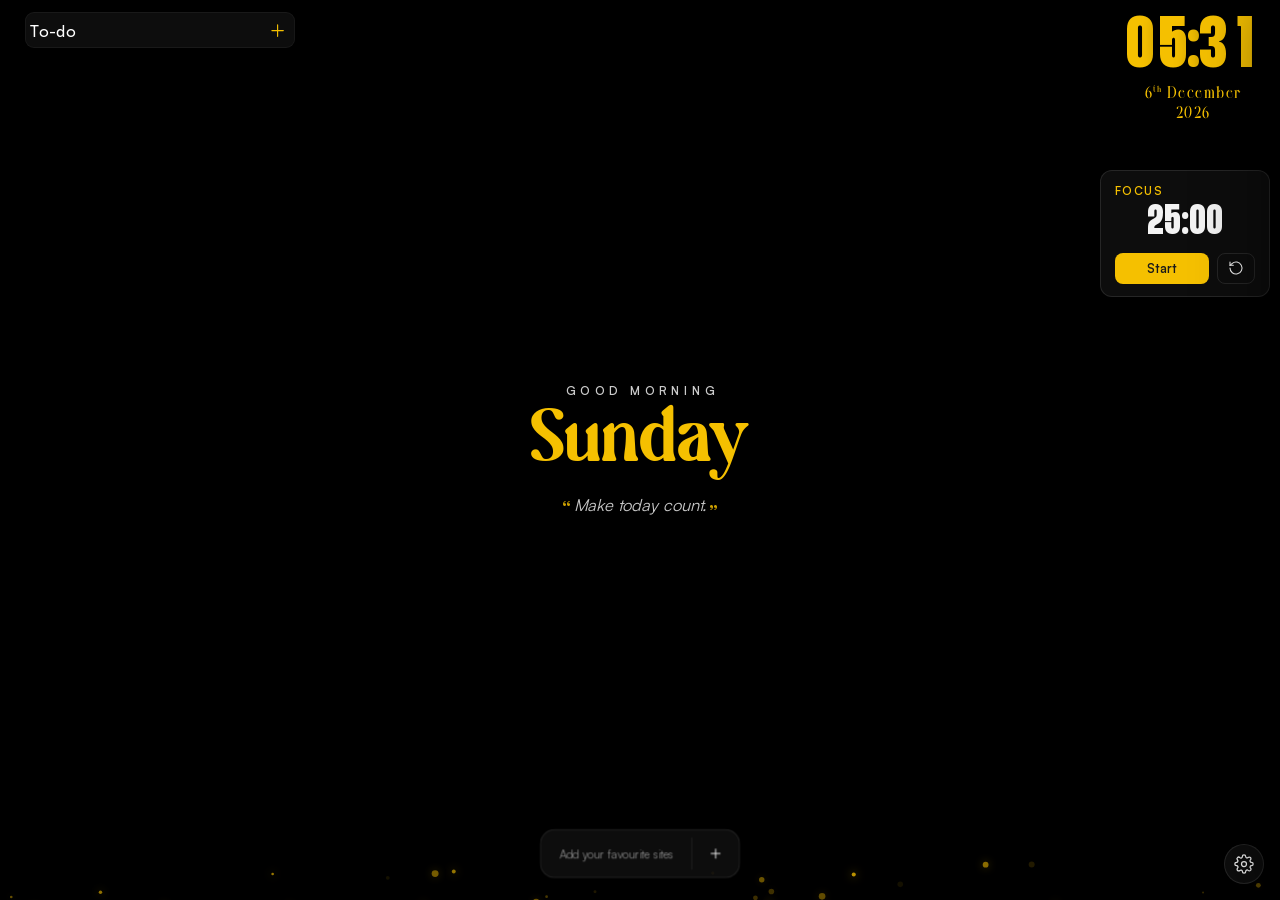
==== index.html @ 93c93cb0 "Revamp v1" ====
<!DOCTYPE html>
<html lang="en">
  <head>
    <meta charset="UTF-8" />
    <meta name="viewport" content="width=device-width, initial-scale=1.0" />
    <title>Alien501</title>
    <link rel="stylesheet" href="style.css">
    <script src="/libs/anime.min.js"></script>

  </head>
  <body>
    <div id="container">
      <video id="bgVideo" src="./assets/bg.mp4" autoplay loop muted></video>
      <canvas id="embers"></canvas>

      <div class="day-container">
        <p class="greeting" id="greeting" title="Click to set your name"></p>
        <p class="day">Day Here</p>
        <p class="focus-line" id="focus-line" title="Click to set today's focus"></p>
      </div>

      <div class="time-container">
        <div>
          <p class="time">TIME HERE</p>
        </div>
        <div>
          <p class="date">Day Month, year</p>
        </div>
      </div>

      <div id="todo-container">
        <div class="to-do-head">
          <p class="to-do-title">To-do<span id="todo-count"></span></p>
          <button id="todo-add-btn" title="Add task" aria-label="Add task"><svg width="64px" height="64px" stroke-width="1.2" viewBox="0 0 24 24" fill="none" xmlns="http://www.w3.org/2000/svg" color="currentColor"><path d="M6 12H12M18 12H12M12 12V6M12 12V18" stroke="currentColor" stroke-width="1.2" stroke-linecap="round" stroke-linejoin="round"></path></svg>
          </button>
        </div>
        <div>
          <div id="todo-list">
          </div>
          <p id="todo-empty" class="empty-state">Nothing here yet. Add your first task.</p>
        </div>
      </div>

      <div id="most-visited-sites">
        <div class="most-visited">
          <div class="site-list">
          </div>
          <div class="most-visited-add">
            <button id="most-add-btn" title="Add bookmark" aria-label="Add bookmark"><svg width="16" height="16" viewBox="0 0 15 15" fill="none" xmlns="http://www.w3.org/2000/svg"><path d="M8 2.75C8 2.47386 7.77614 2.25 7.5 2.25C7.22386 2.25 7 2.47386 7 2.75V7H2.75C2.47386 7 2.25 7.22386 2.25 7.5C2.25 7.77614 2.47386 8 2.75 8H7V12.25C7 12.5261 7.22386 12.75 7.5 12.75C7.77614 12.75 8 12.5261 8 12.25V8H12.25C12.5261 8 12.75 7.77614 12.75 7.5C12.75 7.22386 12.5261 7 12.25 7H8V2.75Z" fill="currentColor" fill-rule="evenodd" clip-rule="evenodd"></path></svg></button>
          </div>
        </div>
      </div>

      <div id="pomodoro" class="pomodoro">
        <div class="pomo-header">
          <span class="pomo-mode" id="pomo-mode">Focus</span>
          <span class="pomo-round" id="pomo-round"></span>
        </div>
        <div class="pomo-time" id="pomo-time">25:00</div>
        <div class="pomo-controls">
          <button id="pomo-toggle" class="pomo-btn pomo-primary">Start</button>
          <button id="pomo-reset" class="pomo-btn" title="Reset" aria-label="Reset timer">
            <svg width="16" height="16" viewBox="0 0 24 24" fill="none" stroke="currentColor" stroke-width="1.6" stroke-linecap="round" stroke-linejoin="round"><path d="M3 12a9 9 0 1 0 3-6.7L3 8"></path><path d="M3 3v5h5"></path></svg>
          </button>
        </div>
      </div>

      <button id="settings-btn" class="settings-btn" title="Settings" aria-label="Open settings">
        <svg width="20" height="20" viewBox="0 0 24 24" fill="none" stroke="currentColor" stroke-width="1.5" stroke-linecap="round" stroke-linejoin="round"><circle cx="12" cy="12" r="3"></circle><path d="M19.4 15a1.65 1.65 0 0 0 .33 1.82l.06.06a2 2 0 1 1-2.83 2.83l-.06-.06a1.65 1.65 0 0 0-1.82-.33 1.65 1.65 0 0 0-1 1.51V21a2 2 0 0 1-4 0v-.09A1.65 1.65 0 0 0 9 19.4a1.65 1.65 0 0 0-1.82.33l-.06.06a2 2 0 1 1-2.83-2.83l.06-.06a1.65 1.65 0 0 0 .33-1.82 1.65 1.65 0 0 0-1.51-1H3a2 2 0 0 1 0-4h.09A1.65 1.65 0 0 0 4.6 9a1.65 1.65 0 0 0-.33-1.82l-.06-.06a2 2 0 1 1 2.83-2.83l.06.06a1.65 1.65 0 0 0 1.82.33H9a1.65 1.65 0 0 0 1-1.51V3a2 2 0 0 1 4 0v.09a1.65 1.65 0 0 0 1 1.51 1.65 1.65 0 0 0 1.82-.33l.06-.06a2 2 0 1 1 2.83 2.83l-.06.06a1.65 1.65 0 0 0-.33 1.82V9a1.65 1.65 0 0 0 1.51 1H21a2 2 0 0 1 0 4h-.09a1.65 1.65 0 0 0-1.51 1z"></path></svg>
      </button>

      <div id="settings-panel" class="settings-panel" aria-hidden="true">
        <div class="settings-head">
          <p class="settings-title">Settings</p>
          <button id="settings-close" class="settings-close" title="Close" aria-label="Close settings">
            <svg width="18" height="18" viewBox="0 0 24 24" fill="none" stroke="currentColor" stroke-width="1.6" stroke-linecap="round" stroke-linejoin="round"><path d="M18 6 6 18M6 6l12 12"></path></svg>
          </button>
        </div>

        <div class="settings-section">
          <label class="settings-label" for="set-name">Your name</label>
          <input type="text" id="set-name" class="settings-input" placeholder="Add your name" maxlength="24">
        </div>

        <div class="settings-section">
          <label class="settings-label" for="set-focus">Today's focus</label>
          <input type="text" id="set-focus" class="settings-input" placeholder="What matters most today?" maxlength="80">
        </div>

        <div class="settings-section">
          <span class="settings-label">Accent colour</span>
          <div class="accent-swatches" id="accent-swatches"></div>
        </div>

        <div class="settings-section">
          <span class="settings-label">Pomodoro lengths (min)</span>
          <div class="pomo-lengths">
            <label>Focus <input type="number" id="set-focus-len" class="settings-input pomo-num" min="1" max="120" value="25"></label>
            <label>Break <input type="number" id="set-break-len" class="settings-input pomo-num" min="1" max="60" value="5"></label>
          </div>
        </div>

        <div class="settings-section">
          <span class="settings-label">Show</span>
          <label class="toggle-row"><span>Greeting</span><input type="checkbox" id="tog-greeting" class="toggle"></label>
          <label class="toggle-row"><span>Daily quote</span><input type="checkbox" id="tog-quote" class="toggle"></label>
          <label class="toggle-row"><span>Pomodoro timer</span><input type="checkbox" id="tog-pomo" class="toggle"></label>
          <label class="toggle-row"><span>Ambient embers</span><input type="checkbox" id="tog-embers" class="toggle"></label>
          <label class="toggle-row"><span>Seconds on clock</span><input type="checkbox" id="tog-seconds" class="toggle"></label>
        </div>

        <button id="settings-reset" class="settings-reset">Reset to defaults</button>
      </div>
    </div>
    <div id="music-container">
      <iframe src="https://spotify-github-profile.kittinanx.com/api/view?uid=3175hisspgxdkndtrkqx4hmwhtuu&cover_image=true&theme=novatorem&show_offline=true&background_color=1f1f1f&interchange=true&bar_color=53b14f&bar_color_cover=false" frameborder="0"></iframe>
    </div>

    <div id="modal-overlay" class="modal-overlay" aria-hidden="true">
      <div class="modal" role="dialog" aria-modal="true" aria-labelledby="modal-title">
        <p class="modal-title" id="modal-title">Add</p>
        <div class="modal-fields"></div>
        <div class="modal-actions">
          <button type="button" class="modal-btn modal-cancel">Cancel</button>
          <button type="button" class="modal-btn modal-confirm">Add</button>
        </div>
      </div>
    </div>

    <script src="./script.js"></script>
    <script src="./features.js"></script>
    <script src="./parallax.js"></script>
  </body>
</html>
---- style.css ----
@font-face {
    font-family: 'Thunder';
    src: url('./assets/fonts/Thunder-VF.ttf');
}

/* @font-face {
    font-family: 'Neutral';
    src: url('./assets/fonts/NeutralFace.otf');
} */

@font-face {
    font-family: 'Harmond';
    src: url('./assets/fonts/Harmond.otf');
}

@font-face {
    font-family: 'Margilo';
    src: url('./assets/fonts/Magilio.ttf');
}

@font-face {
    font-family: 'Romona';
    src: url('./assets/fonts/Ramona.ttf');
}

@font-face {
    font-family: 'Triakis';
    src: url('./assets/fonts/TriakisFont.otf');
}

@font-face {
    font-family: 'Satoshi';
    src: url('./assets/fonts/Satoshi-Variable.ttf');
}

* {
    margin: 0;
    padding: 0;
    box-sizing: border-box;
    user-select: none;
    transition: all .3s ease;
}

:root {
    --color-orange: #f5c000;
    --color-white: #ffffff0d;
    --color-glass: #ffffff0d;
    --color-glass-strong: #ffffff1a;
    --color-text: #f3f3f3;
    --color-text-dim: #ffffff80;
    --radius: 12px;
    --ease: cubic-bezier(0.22, 1, 0.36, 1);
}

body {
    display: flex;
    justify-content: center;
    align-items: center;
    height: 100vh;
    margin: 0;
    background-color: #f0f0f0;
}

#container {
    position: relative;
    width: 100%;
    height: 100%;
    overflow: hidden;
    background-color: #000;
    /* cursor: pointer; */
}

#container:hover video{
    scale: 1.05;
}

video {
    position: absolute;
    top: 0;
    left: 0;
    width: 100%;
    height: 100%;
    object-fit: cover;
}

#embers {
    position: absolute;
    inset: 0;
    width: 100%;
    height: 100%;
    z-index: 5;
    pointer-events: none;
}

.time-container {
    position: absolute;
    top: 0px;
    right: 10px;
    color: var(--color-orange);
    text-align: center;
    height: 150px;
    margin-top: 5px;
}

.time {
    font-family: 'Thunder';
    font-weight: 800;
    letter-spacing: 1px;
    font-size: 5rem;
    margin: 0;
    line-height: 1;
    text-shadow: 0 2px 20px rgba(0, 0, 0, 0.45);
    font-variant-numeric: tabular-nums;
}

.time-char {
    display: inline-block;
    min-width: 0.45em;
    text-align: center;
}

.time-char.time-colon {
    min-width: auto;
    margin: 0 -0.04em;
}

.time-char.flip {
    animation: digit-flip 0.4s var(--ease);
}

@keyframes digit-flip {
    0% { transform: translateY(-0.32em); opacity: 0; }
    55% { opacity: 1; }
    100% { transform: translateY(0); opacity: 1; }
}

.date {
    font-family: 'Harmond';
    margin: 0;
    font-weight: 100;
    letter-spacing: .1rem;
    font-size: 1.2rem;
    text-shadow: 0 1px 10px rgba(0, 0, 0, 0.4);
}

.date sup {
    font-size: 0.55em;
    top: -0.5em;
}

.day-container {
    position: absolute;
    left: 50%;
    top: 50%;
    transform: translate(-50%, -50%);
    z-index: 10;
    text-align: center;
}

.greeting {
    font-family: 'Satoshi';
    font-weight: 600;
    font-size: 0.8rem;
    text-transform: uppercase;
    letter-spacing: 0.42em;
    text-indent: 0.42em;
    color: rgba(255, 255, 255, 0.8);
    margin: 0 0 0.5rem;
    cursor: pointer;
    text-shadow: 0 2px 14px rgba(0, 0, 0, 0.55);
    transition: color 0.3s ease;
}

.greeting:hover {
    color: var(--color-orange);
}

.day {
    font-size: 5.2rem;
    line-height: 1;
    color: var(--color-orange);
    font-family: 'Margilo';
    text-shadow: 0 4px 30px rgba(0, 0, 0, 0.5);
}

.focus-line {
    font-family: 'Satoshi';
    font-weight: 400;
    font-size: 1.15rem;
    line-height: 1.45;
    color: rgba(255, 255, 255, 0.78);
    max-width: 440px;
    margin: 0.85rem auto 0;
    cursor: pointer;
    text-shadow: 0 2px 14px rgba(0, 0, 0, 0.6);
    transition: color 0.3s ease;
}

.focus-line:hover {
    color: #fff;
}

.focus-line.is-quote {
    font-style: italic;
}

.focus-line.is-quote::before {
    content: '\201C';
    color: var(--color-orange);
    font-size: 1.5em;
    font-style: normal;
    line-height: 0;
    vertical-align: -0.32em;
    margin-right: 0.06em;
    opacity: 0.85;
}

.focus-line.is-quote::after {
    content: '\201D';
    color: var(--color-orange);
    font-size: 1.5em;
    font-style: normal;
    line-height: 0;
    vertical-align: -0.45em;
    margin-left: 0.04em;
    opacity: 0.85;
}

.focus-line.is-focus .focus-tag {
    color: var(--color-orange);
    font-weight: 700;
    font-style: normal;
    margin-right: 6px;
}

#todo-container {
    position: absolute;
    top: 10px;
    left: 10px;
    z-index: 10;
    background-color: var(--color-white);
    backdrop-filter: blur(10px);
    color: #fff;
    width: 300px;
    height: 40px;
    overflow: hidden;
    border-radius: 10px;
    border: 1px solid var(--color-white);
}

#todo-container.active {
    height: 400px;
}

.to-do-head {
    height: 40px;
    display: flex;
    justify-content: space-between;
    padding: 5px;
    align-items: center;
}

.to-do-head p {
    font-family: 'Satoshi';
    font-weight: 500;
    font-size: 1.1rem;
    text-align: left;
    width: 100%;
    cursor: pointer;
    display: flex;
    align-items: center;
    gap: 8px;
}

#todo-count {
    font-size: 0.7rem;
    font-weight: 600;
    min-width: 18px;
    height: 18px;
    padding: 0 6px;
    border-radius: 9px;
    display: none;
    align-items: center;
    justify-content: center;
    background-color: color-mix(in srgb, var(--color-orange) 15%, transparent);
    color: var(--color-orange);
}

#todo-count.visible {
    display: inline-flex;
}

.empty-state {
    font-family: 'Satoshi';
    font-size: 0.8rem;
    color: var(--color-text-dim);
    text-align: center;
    padding: 24px 16px;
    display: none;
}

.empty-state.visible {
    display: block;
}

.to-do-head button {
    display: block;
    width: 30px;
    height: 30px;
    display: grid;
    place-content: center;
    color: var(--color-orange);
    background-color: transparent;
    border: 1px solid transparent;
    border-radius: 50%;
}

.to-do-head button:hover {
    cursor: pointer;
    background-color: color-mix(in srgb, var(--color-orange) 12%, transparent);
    transform: rotate(90deg);
}

.to-do-head button:active {
    transform: rotate(90deg) scale(0.9);
}

.todo-card-container {
    padding: 1px;
    width: 100%;
    font-family: 'Satoshi';
    font-size: .8rem;
    display: grid;
    grid-template-columns: 30px auto 30px;
    gap: .5em;
    place-items: center;
    text-align: left;
    height: 50px;
    overflow: hidden;
}

.todo-card-container {
    border-radius: 8px;
    animation: todo-in 0.35s var(--ease);
}

.todo-card-container.completed .todo-task-container {
    text-decoration: line-through;
    color: var(--color-text-dim);
}

.todo-card-container:hover {
    cursor: pointer;
    background-color: color-mix(in srgb, var(--color-orange) 12%, transparent);
}

@keyframes todo-in {
    from { opacity: 0; transform: translateY(-6px); }
    to { opacity: 1; transform: translateY(0); }
}

.todo-task-container {
    width: 100%;
    /* font-size: 1rem; */
}

input[type="checkbox"] {
    -webkit-appearance: none;
    appearance: none;
    /* background-color: #fff; */
    margin: 0;
    font: inherit;
    color: currentColor;
    width: 1.15em;
    height: 1.15em;
    border: 0.15em solid var(--color-orange);
    border-radius: 0.15em;
    transform: translateY(-0.075em);
    display: grid;
    place-content: center;
}

input[type="checkbox"]::before {
    content: "";
    width: 0.65em;
    height: 0.65em;
    transform: scale(0);
    transition: 120ms transform ease-in-out;
    box-shadow: inset 1em 1em var(--color-orange);
}

input[type="checkbox"]:checked::before {
    transform: scale(1);
}

.todo-delete-container button {
    display: grid;
    place-content: center;
    background-color: transparent;
    border: none;
    width: 25px;
    height: 25px;
    border-radius: 50%;
}

button svg {
    display: block;
    width: 100%;
    height: 100%;
}

.todo-delete-container button:hover {
    background-color: rgba(255, 0, 0, 0.241);
    cursor: pointer;
    transform: rotate(-360deg);
}

#todo-list {
    overflow-y: auto;
    max-height: 350px;
}

::-webkit-scrollbar {
    background-color: transparent;
    width: 5px;
}

::-webkit-scrollbar-thumb {
    width: 1px;
    background-color: #ffffff33;
    border-radius: 4px;
}

::-webkit-scrollbar-thumb:hover {
    background-color: #ffffff55;
}

#most-visited-sites {
    position: absolute;
    width: 100%;
    z-index: 10;
    bottom: 14px;
    display: flex;
    justify-content: center;
    align-items: center;
    padding: 0 16px;
}

.most-visited {
    background-color: var(--color-white);
    backdrop-filter: blur(14px);
    max-width: 70%;
    min-width: max-content;
    border-radius: 16px;
    border: 1px solid var(--color-glass-strong);
    display: flex;
    align-items: center;
    gap: 8px;
    padding: 8px;
    box-shadow: 0 12px 36px rgba(0, 0, 0, 0.28);
}

.most-visited-add {
    display: flex;
    align-items: center;
    padding-left: 8px;
    border-left: 1px solid var(--color-glass-strong);
    flex-shrink: 0;
}

#most-add-btn {
    width: 36px;
    height: 36px;
    display: grid;
    place-content: center;
    background-color: transparent;
    color: var(--color-text);
    border: none;
    border-radius: 10px;
    cursor: pointer;
}

#most-add-btn:hover {
    background-color: color-mix(in srgb, var(--color-orange) 15%, transparent);
    color: var(--color-orange);
}

.site-list {
    display: flex;
    gap: 6px;
    align-items: center;
    min-width: 0;
    max-width: 100%;
    overflow-x: auto;
    overflow-y: hidden;
    padding: 4px 2px;
}

.site-list::-webkit-scrollbar {
    width: 1px !important;
    height: 3px;
    padding: 0;
}

.site-card-wrapper {
    position: relative;
    flex-shrink: 0;
}

.site-card-container {
    display: grid;
    place-content: center;
    text-decoration: none;
    width: 44px;
    height: 44px;
    background-color: var(--color-white);
    border: 1px solid transparent;
    border-radius: 12px;
}

.site-card-container img {
    display: block;
    width: 22px;
    height: 22px;
    object-fit: contain;
}

.site-card-container:hover {
    background-color: var(--color-glass-strong);
    border-color: color-mix(in srgb, var(--color-orange) 45%, transparent);
    transform: translateY(-3px);
}

.site-name {
    position: absolute;
    bottom: calc(100% + 8px);
    left: 50%;
    transform: translateX(-50%) translateY(4px);
    background-color: rgba(20, 20, 20, 0.88);
    backdrop-filter: blur(8px);
    color: var(--color-text);
    font-family: 'Satoshi';
    font-size: 0.72rem;
    font-weight: 500;
    padding: 4px 9px;
    border-radius: 7px;
    white-space: nowrap;
    max-width: 180px;
    overflow: hidden;
    text-overflow: ellipsis;
    pointer-events: none;
    opacity: 0;
    border: 1px solid var(--color-glass-strong);
    transition: opacity 0.2s ease, transform 0.2s ease;
}

.site-card-wrapper:hover .site-name {
    opacity: 1;
    transform: translateX(-50%) translateY(0);
}

.site-delete-btn {
    position: absolute;
    top: -6px;
    right: -6px;
    background-color: rgba(25, 25, 25, 0.92);
    border: 1px solid var(--color-glass-strong);
    border-radius: 50%;
    width: 20px;
    height: 20px;
    display: flex;
    align-items: center;
    justify-content: center;
    cursor: pointer;
    opacity: 0;
    transform: scale(0.6);
    transition: opacity 0.2s ease, transform 0.2s ease, background-color 0.2s ease;
}

.site-card-wrapper:hover .site-delete-btn {
    opacity: 1;
    transform: scale(1);
}

.site-delete-btn:hover {
    background-color: rgba(220, 40, 40, 0.85);
}

.site-delete-btn svg {
    width: 11px;
    height: 11px;
}

#music-container {
    position: absolute;
    height: 100px;
    z-index: 10;
    left: 20px;
    bottom: 4px;
    border-radius: 12px;
    overflow: hidden;
}

#music-container iframe {
    display: block;
    height: 100%;
}

/* Favicon letter fallback */
.site-fallback {
    display: none;
    width: 100%;
    height: 100%;
    place-content: center;
    place-items: center;
    font-family: 'Satoshi';
    font-weight: 700;
    font-size: 1.1rem;
    color: var(--color-orange);
    text-transform: uppercase;
}

.site-card-container img.hidden {
    display: none;
}

.site-card-container img.hidden + .site-fallback {
    display: grid;
}

.site-card-container:hover {
    background-color: var(--color-glass-strong);
    transform: translateY(-2px);
}

.site-empty {
    font-family: 'Satoshi';
    font-size: 0.8rem;
    color: var(--color-text-dim);
    padding: 0 10px;
    white-space: nowrap;
}

/* Modal */
.modal-overlay {
    position: absolute;
    inset: 0;
    z-index: 100;
    display: flex;
    align-items: center;
    justify-content: center;
    background-color: rgba(0, 0, 0, 0.45);
    backdrop-filter: blur(4px);
    opacity: 0;
    pointer-events: none;
    transition: opacity 0.25s var(--ease);
}

.modal-overlay.active {
    opacity: 1;
    pointer-events: auto;
}

.modal {
    width: 340px;
    max-width: 90%;
    padding: 22px;
    border-radius: 16px;
    background-color: rgba(20, 20, 20, 0.55);
    backdrop-filter: blur(20px);
    border: 1px solid var(--color-glass-strong);
    box-shadow: 0 20px 60px rgba(0, 0, 0, 0.5);
    transform: translateY(12px) scale(0.97);
    transition: transform 0.25s var(--ease);
}

.modal-overlay.active .modal {
    transform: translateY(0) scale(1);
}

.modal-title {
    font-family: 'Satoshi';
    font-weight: 600;
    font-size: 1.2rem;
    color: var(--color-text);
    margin-bottom: 16px;
}

.modal-fields {
    display: flex;
    flex-direction: column;
    gap: 12px;
    margin-bottom: 20px;
}

.modal-input {
    width: 100%;
    padding: 10px 12px;
    font-family: 'Satoshi';
    font-size: 0.9rem;
    color: var(--color-text);
    background-color: var(--color-glass);
    border: 1px solid var(--color-glass-strong);
    border-radius: 10px;
    outline: none;
}

.modal-input::placeholder {
    color: var(--color-text-dim);
}

.modal-input:focus {
    border-color: var(--color-orange);
    background-color: color-mix(in srgb, var(--color-orange) 6%, transparent);
}

.modal-input.error {
    border-color: #ff5b5b;
    animation: shake 0.3s var(--ease);
}

@keyframes shake {
    0%, 100% { transform: translateX(0); }
    25% { transform: translateX(-5px); }
    75% { transform: translateX(5px); }
}

.modal-actions {
    display: flex;
    justify-content: flex-end;
    gap: 10px;
}

.modal-btn {
    font-family: 'Satoshi';
    font-weight: 600;
    font-size: 0.85rem;
    padding: 8px 16px;
    border-radius: 10px;
    border: 1px solid transparent;
    cursor: pointer;
}

.modal-cancel {
    background-color: transparent;
    color: var(--color-text-dim);
    border-color: var(--color-glass-strong);
}

.modal-cancel:hover {
    color: var(--color-text);
    background-color: var(--color-glass);
}

.modal-confirm {
    background-color: var(--color-orange);
    color: #1a1a1a;
}

.modal-confirm:hover {
    filter: brightness(1.1);
}

.modal-confirm:active {
    transform: scale(0.97);
}

/* Load fade-in */
.day-container,
.time-container,
#todo-container,
#most-visited-sites,
#music-container {
    animation: ui-in 0.6s var(--ease) both;
}

@keyframes ui-in {
    from { opacity: 0; }
    to { opacity: 1; }
}

button:focus-visible,
.modal-input:focus-visible,
a:focus-visible {
    outline: 2px solid var(--color-orange);
    outline-offset: 2px;
}

/* ===== Pomodoro ===== */
.pomodoro {
    position: absolute;
    top: 170px;
    right: 10px;
    z-index: 10;
    width: 170px;
    padding: 12px 14px;
    border-radius: var(--radius);
    background-color: var(--color-glass);
    backdrop-filter: blur(12px);
    border: 1px solid var(--color-glass-strong);
    color: var(--color-text);
    text-align: center;
    animation: ui-in 0.6s var(--ease) both;
}

.pomodoro.hidden {
    display: none;
}

.pomo-header {
    display: flex;
    align-items: center;
    justify-content: space-between;
    font-family: 'Satoshi';
    font-size: 0.72rem;
    text-transform: uppercase;
    letter-spacing: 0.12em;
}

.pomo-mode {
    color: var(--color-orange);
    font-weight: 600;
}

.pomodoro.break-mode .pomo-mode {
    color: #4fd39a;
}

.pomo-round {
    color: var(--color-text-dim);
    font-weight: 600;
}

.pomo-time {
    font-family: 'Thunder';
    font-weight: 800;
    font-size: 2.6rem;
    line-height: 1.1;
    margin: 2px 0 6px;
    font-variant-numeric: tabular-nums;
}

.pomo-controls {
    display: flex;
    gap: 8px;
    justify-content: center;
}

.pomo-btn {
    font-family: 'Satoshi';
    font-weight: 600;
    font-size: 0.8rem;
    padding: 6px 10px;
    border-radius: 8px;
    border: 1px solid var(--color-glass-strong);
    background-color: transparent;
    color: var(--color-text);
    cursor: pointer;
    display: grid;
    place-content: center;
}

.pomo-btn:hover {
    background-color: var(--color-glass-strong);
}

.pomo-primary {
    flex: 1;
    background-color: var(--color-orange);
    color: #1a1a1a;
    border-color: transparent;
}

.pomo-primary:hover {
    filter: brightness(1.1);
    background-color: var(--color-orange);
}

.pomodoro.running {
    border-color: color-mix(in srgb, var(--color-orange) 45%, transparent);
}

.pomodoro.chime {
    animation: pomo-chime 1.2s var(--ease);
}

@keyframes pomo-chime {
    0%, 100% { box-shadow: 0 0 0 0 transparent; }
    30% { box-shadow: 0 0 0 6px color-mix(in srgb, var(--color-orange) 35%, transparent); }
}

/* ===== Settings ===== */
.settings-btn {
    position: absolute;
    bottom: 16px;
    right: 16px;
    z-index: 20;
    width: 40px;
    height: 40px;
    border-radius: 50%;
    display: grid;
    place-content: center;
    background-color: var(--color-glass);
    backdrop-filter: blur(10px);
    border: 1px solid var(--color-glass-strong);
    color: var(--color-text);
    cursor: pointer;
}

.settings-btn:hover {
    background-color: var(--color-glass-strong);
    color: var(--color-orange);
    transform: rotate(45deg);
}

.settings-panel {
    position: absolute;
    top: 0;
    right: 0;
    z-index: 50;
    width: 320px;
    max-width: 85%;
    height: 100%;
    padding: 24px;
    overflow-y: auto;
    background-color: rgba(18, 18, 18, 0.6);
    backdrop-filter: blur(24px);
    border-left: 1px solid var(--color-glass-strong);
    box-shadow: -20px 0 60px rgba(0, 0, 0, 0.45);
    transform: translateX(100%);
    transition: transform 0.35s var(--ease);
}

.settings-panel.open {
    transform: translateX(0);
}

.settings-head {
    display: flex;
    align-items: center;
    justify-content: space-between;
    margin-bottom: 24px;
}

.settings-title {
    font-family: 'Satoshi';
    font-weight: 600;
    font-size: 1.3rem;
    color: var(--color-text);
}

.settings-close {
    width: 32px;
    height: 32px;
    border-radius: 8px;
    display: grid;
    place-content: center;
    background-color: transparent;
    border: 1px solid var(--color-glass-strong);
    color: var(--color-text-dim);
    cursor: pointer;
}

.settings-close:hover {
    color: var(--color-text);
    background-color: var(--color-glass);
}

.settings-section {
    margin-bottom: 22px;
}

.settings-label {
    display: block;
    font-family: 'Satoshi';
    font-size: 0.78rem;
    font-weight: 600;
    text-transform: uppercase;
    letter-spacing: 0.08em;
    color: var(--color-text-dim);
    margin-bottom: 10px;
}

.settings-input {
    width: 100%;
    padding: 9px 12px;
    font-family: 'Satoshi';
    font-size: 0.9rem;
    color: var(--color-text);
    background-color: var(--color-glass);
    border: 1px solid var(--color-glass-strong);
    border-radius: 9px;
    outline: none;
}

.settings-input:focus {
    border-color: var(--color-orange);
}

.accent-swatches {
    display: flex;
    gap: 10px;
    flex-wrap: wrap;
}

.accent-swatch {
    width: 30px;
    height: 30px;
    border-radius: 50%;
    border: 2px solid transparent;
    cursor: pointer;
    outline: 2px solid transparent;
    outline-offset: 2px;
}

.accent-swatch:hover {
    transform: scale(1.12);
}

.accent-swatch.active {
    border-color: #fff;
    outline-color: color-mix(in srgb, var(--color-orange) 60%, transparent);
}

.pomo-lengths {
    display: flex;
    gap: 12px;
}

.pomo-lengths label {
    flex: 1;
    font-family: 'Satoshi';
    font-size: 0.8rem;
    color: var(--color-text-dim);
    display: flex;
    flex-direction: column;
    gap: 6px;
}

.pomo-num {
    width: 100%;
}

.toggle-row {
    display: flex;
    align-items: center;
    justify-content: space-between;
    font-family: 'Satoshi';
    font-size: 0.92rem;
    color: var(--color-text);
    padding: 8px 0;
    cursor: pointer;
}

input[type="checkbox"].toggle {
    -webkit-appearance: none;
    appearance: none;
    position: relative;
    width: 40px;
    height: 22px;
    border: none;
    border-radius: 22px;
    background-color: var(--color-glass-strong);
    cursor: pointer;
    flex-shrink: 0;
    transform: none;
    display: block;
    place-content: initial;
}

input[type="checkbox"].toggle::before {
    content: "";
    position: absolute;
    top: 3px;
    left: 3px;
    width: 16px;
    height: 16px;
    border-radius: 50%;
    background-color: var(--color-text-dim);
    box-shadow: none;
    transform: scale(1);
    transition: transform 0.25s var(--ease), background-color 0.25s ease;
}

input[type="checkbox"].toggle:checked {
    background-color: color-mix(in srgb, var(--color-orange) 45%, transparent);
}

input[type="checkbox"].toggle:checked::before {
    transform: translateX(18px);
    background-color: var(--color-orange);
}

.settings-reset {
    width: 100%;
    padding: 10px;
    margin-top: 8px;
    font-family: 'Satoshi';
    font-weight: 600;
    font-size: 0.85rem;
    color: var(--color-text-dim);
    background-color: transparent;
    border: 1px solid var(--color-glass-strong);
    border-radius: 10px;
    cursor: pointer;
}

.settings-reset:hover {
    color: #ff5b5b;
    border-color: color-mix(in srgb, #ff5b5b 40%, transparent);
}
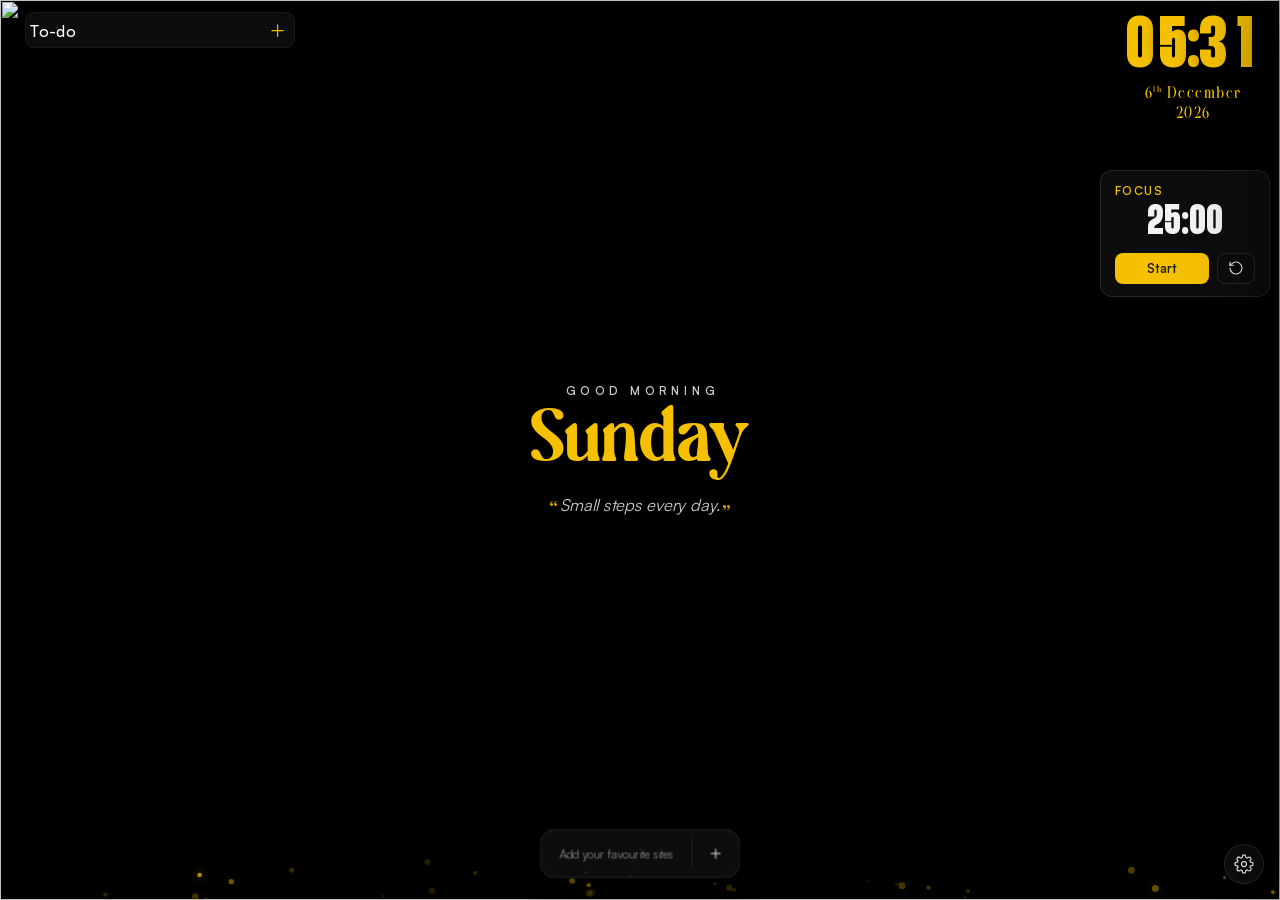
==== commit 4a7a2bf3: "Made it more customisable" ====
--- a/index.html
+++ b/index.html
@@ -10,7 +10,7 @@
   </head>
   <body>
     <div id="container">
-      <video id="bgVideo" src="./assets/bg.mp4" autoplay loop muted></video>
+      <img id="bgVideo" class="background-media" src="https://media3.giphy.com/media/v1.Y2lkPTc5MGI3NjExZGpjajMyNHNycXN5M2p0d2ZwcjNuejlyeWRuZW5nZWZqcjYwYXBuZSZlcD12MV9pbnRlcm5hbF9naWZfYnlfaWQmY3Q9Zw/uFmH8za4E6M5STIiTu/giphy.gif" alt="">
       <canvas id="embers"></canvas>
 
       <div class="day-container">
@@ -101,6 +101,26 @@
         </div>
 
         <div class="settings-section">
+          <span class="settings-label">Background media</span>
+          <div class="background-media-settings">
+            <div class="background-preview" id="bg-preview"></div>
+            <div class="background-current">
+              <span class="settings-label">Current media</span>
+              <p class="settings-hint">Upload an image, GIF, or video.</p>
+              <label class="background-slot"><span>Update</span><input type="file" id="bg-default" accept="image/*,video/*"><small id="bg-default-status">Default</small></label>
+            </div>
+          </div>
+          <label class="toggle-row background-timeline-toggle"><span>Use timeline</span><input type="checkbox" id="tog-background-timeline" class="toggle"></label>
+          <p class="settings-hint timeline-hint">Empty periods use the media from the previous period.</p>
+          <div class="background-slots" id="background-slots">
+            <label class="background-slot"><span>Morning</span><input type="file" id="bg-morning" accept="image/*,video/*"><small id="bg-morning-status">Default</small></label>
+            <label class="background-slot"><span>Afternoon</span><input type="file" id="bg-afternoon" accept="image/*,video/*"><small id="bg-afternoon-status">Uses morning</small></label>
+            <label class="background-slot"><span>Evening</span><input type="file" id="bg-evening" accept="image/*,video/*"><small id="bg-evening-status">Uses morning</small></label>
+            <label class="background-slot"><span>Night</span><input type="file" id="bg-night" accept="image/*,video/*"><small id="bg-night-status">Uses morning</small></label>
+          </div>
+        </div>
+
+        <div class="settings-section">
           <span class="settings-label">Show</span>
           <label class="toggle-row"><span>Greeting</span><input type="checkbox" id="tog-greeting" class="toggle"></label>
           <label class="toggle-row"><span>Daily quote</span><input type="checkbox" id="tog-quote" class="toggle"></label>
@@ -131,4 +151,4 @@
     <script src="./features.js"></script>
     <script src="./parallax.js"></script>
   </body>
-</html>+</html>
--- a/style.css
+++ b/style.css
@@ -70,11 +70,11 @@
     /* cursor: pointer; */
 }
 
-#container:hover video{
+#container:hover .background-media{
     scale: 1.05;
 }
 
-video {
+.background-media {
     position: absolute;
     top: 0;
     left: 0;
@@ -997,6 +997,85 @@
     border-color: var(--color-orange);
 }
 
+.settings-hint {
+    margin: -2px 0 10px;
+    font-family: 'Satoshi';
+    font-size: 0.78rem;
+    line-height: 1.35;
+    color: var(--color-text-dim);
+}
+
+.background-slots {
+    display: grid;
+    gap: 8px;
+}
+
+.background-slots.is-hidden,
+.timeline-hint.is-hidden {
+    display: none;
+}
+
+.background-media-settings {
+    /* display: grid;
+    grid-template-columns: 96px 1fr;
+    gap: 10px;
+    margin-bottom: 10px; */
+    display: flex;
+    flex-direction: column;
+}
+
+.background-preview {
+    height: 112px;
+    overflow: hidden;
+    border: 1px solid var(--color-glass-strong);
+    border-radius: 9px;
+    background-color: var(--color-glass);
+}
+
+.background-preview img,
+.background-preview video {
+    width: 100%;
+    height: 100%;
+    object-fit: cover;
+}
+
+.background-current .settings-label {
+    margin-bottom: 5px;
+}
+
+.background-timeline-toggle {
+    padding-bottom: 4px;
+}
+
+.background-slot {
+    display: grid;
+    grid-template-columns: 78px 1fr;
+    align-items: center;
+    gap: 8px;
+    padding: 8px 10px;
+    font-family: 'Satoshi';
+    font-size: 0.82rem;
+    color: var(--color-text);
+    background-color: var(--color-glass);
+    border: 1px solid var(--color-glass-strong);
+    border-radius: 9px;
+    cursor: pointer;
+}
+
+.background-slot input {
+    min-width: 0;
+    color: var(--color-text-dim);
+    font: inherit;
+}
+
+.background-slot small {
+    grid-column: 2;
+    color: var(--color-text-dim);
+    overflow: hidden;
+    text-overflow: ellipsis;
+    white-space: nowrap;
+}
+
 .accent-swatches {
     display: flex;
     gap: 10px;
@@ -1108,4 +1187,4 @@
 .settings-reset:hover {
     color: #ff5b5b;
     border-color: color-mix(in srgb, #ff5b5b 40%, transparent);
-}+}
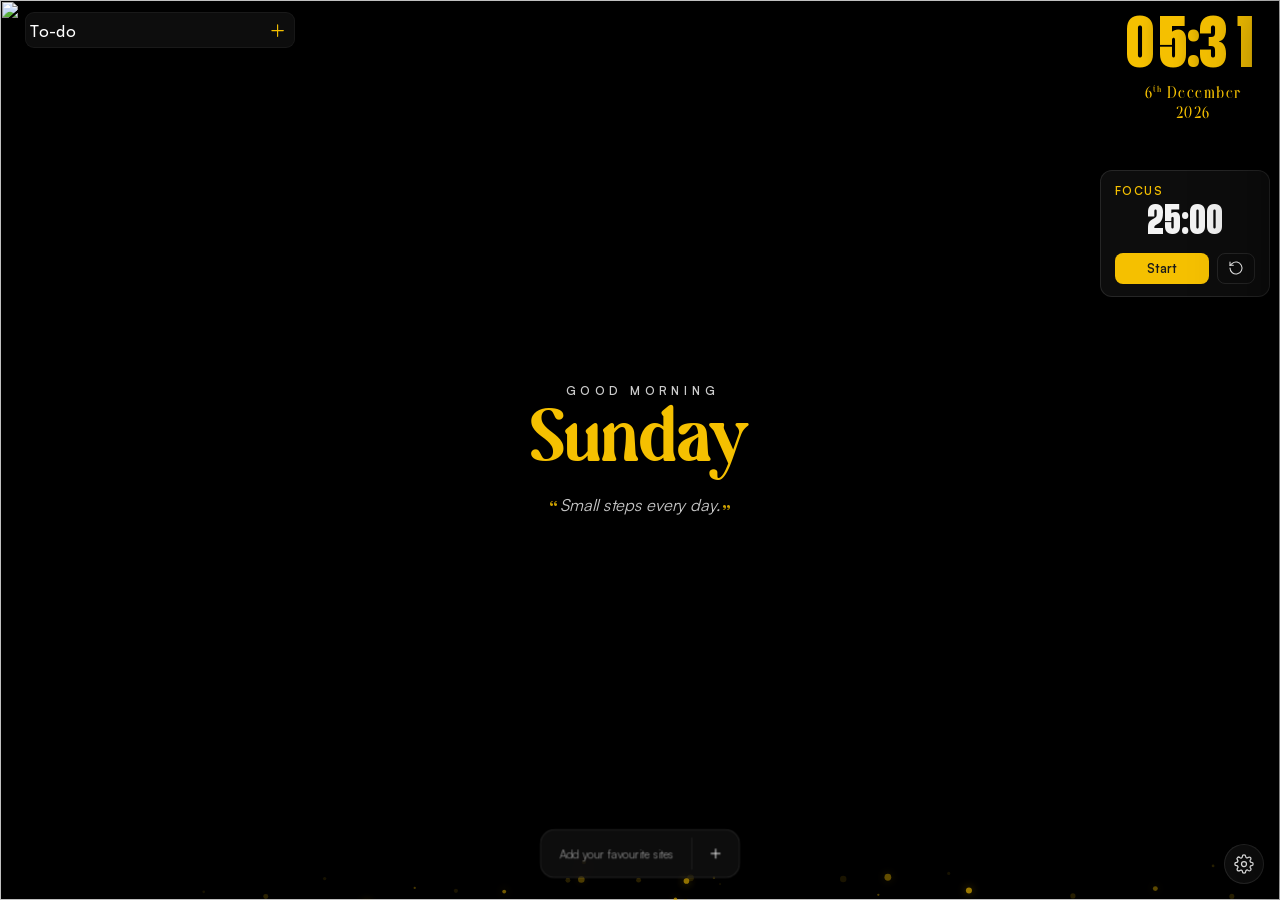
==== commit fa0100f6: "Add configurable Spotify status widget Widget is hidden by default and only shown when a UID is set " ====
--- a/index.html
+++ b/index.html
@@ -121,19 +121,26 @@
         </div>
 
         <div class="settings-section">
+          <label class="settings-label" for="set-spotify-token">Spotify UID</label>
+          <input type="text" id="set-spotify-token" class="settings-input" placeholder="spotify-github-profile UID">
+          <p class="settings-hint">From <a href="https://github.com/kittinan/spotify-github-profile" target="_blank" rel="noopener noreferrer">spotify-github-profile</a>. Leave blank to hide the widget.</p>
+        </div>
+
+        <div class="settings-section">
           <span class="settings-label">Show</span>
           <label class="toggle-row"><span>Greeting</span><input type="checkbox" id="tog-greeting" class="toggle"></label>
           <label class="toggle-row"><span>Daily quote</span><input type="checkbox" id="tog-quote" class="toggle"></label>
           <label class="toggle-row"><span>Pomodoro timer</span><input type="checkbox" id="tog-pomo" class="toggle"></label>
           <label class="toggle-row"><span>Ambient embers</span><input type="checkbox" id="tog-embers" class="toggle"></label>
           <label class="toggle-row"><span>Seconds on clock</span><input type="checkbox" id="tog-seconds" class="toggle"></label>
+          <label class="toggle-row"><span>Spotify status</span><input type="checkbox" id="tog-spotify" class="toggle"></label>
         </div>
 
         <button id="settings-reset" class="settings-reset">Reset to defaults</button>
       </div>
     </div>
-    <div id="music-container">
-      <iframe src="https://spotify-github-profile.kittinanx.com/api/view?uid=3175hisspgxdkndtrkqx4hmwhtuu&cover_image=true&theme=novatorem&show_offline=true&background_color=1f1f1f&interchange=true&bar_color=53b14f&bar_color_cover=false" frameborder="0"></iframe>
+    <div id="music-container" class="hidden">
+      <iframe id="spotify-frame" frameborder="0"></iframe>
     </div>
 
     <div id="modal-overlay" class="modal-overlay" aria-hidden="true">
--- a/style.css
+++ b/style.css
@@ -601,6 +601,10 @@
     overflow: hidden;
 }
 
+#music-container.hidden {
+    display: none;
+}
+
 #music-container iframe {
     display: block;
     height: 100%;
@@ -1005,6 +1009,10 @@
     color: var(--color-text-dim);
 }
 
+.settings-hint a {
+    color: var(--color-orange);
+}
+
 .background-slots {
     display: grid;
     gap: 8px;
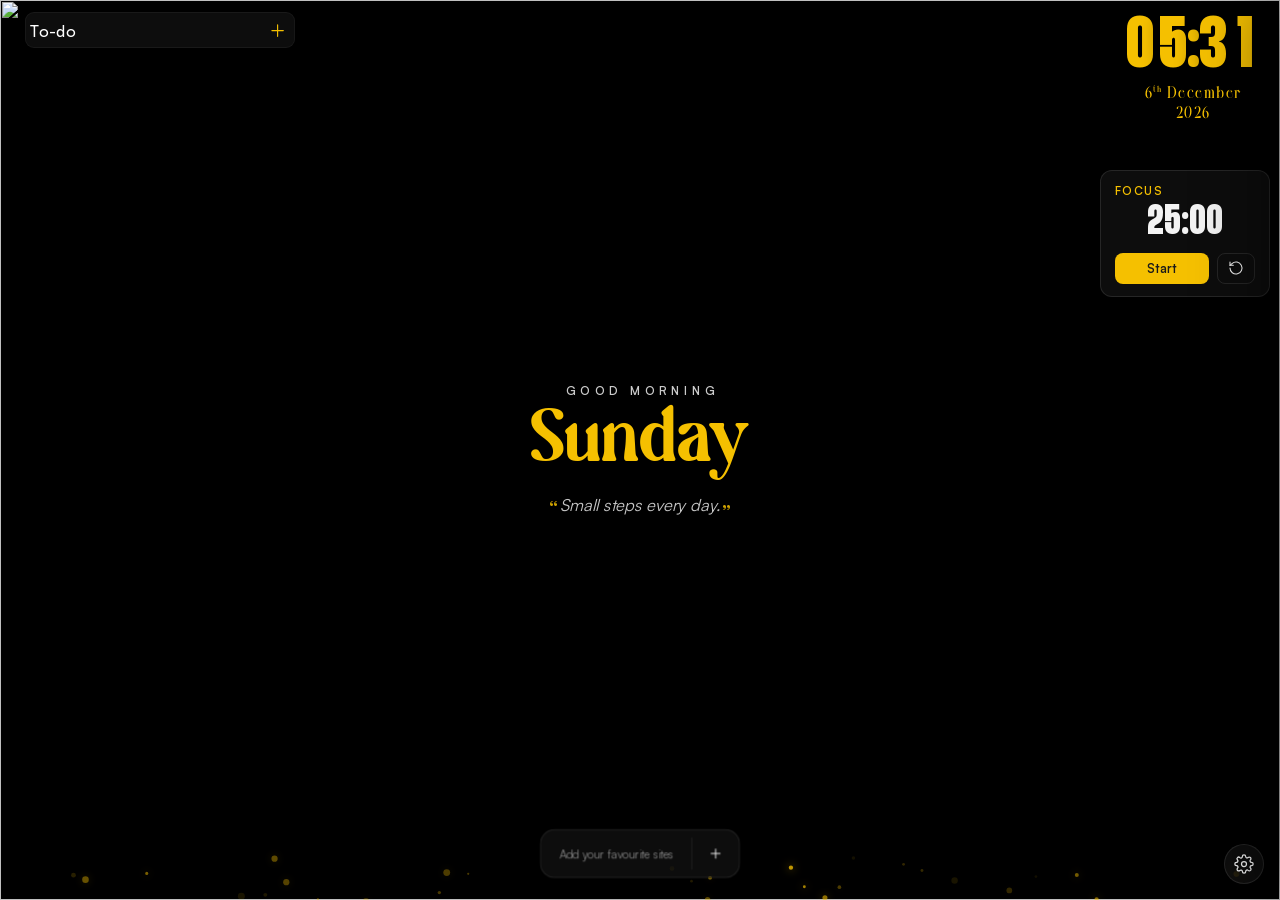
==== commit 0567e231: "Restructure project into css/js/assets folders Group files by kind (css/, js/, assets/, assets/media" ====
--- a/index.html
+++ b/index.html
@@ -4,7 +4,7 @@
     <meta charset="UTF-8" />
     <meta name="viewport" content="width=device-width, initial-scale=1.0" />
     <title>Alien501</title>
-    <link rel="stylesheet" href="style.css">
+    <link rel="stylesheet" href="css/style.css">
     <script src="/libs/anime.min.js"></script>
 
   </head>
@@ -154,8 +154,17 @@
       </div>
     </div>
 
-    <script src="./script.js"></script>
-    <script src="./features.js"></script>
-    <script src="./parallax.js"></script>
+    <script src="js/script.js"></script>
+    <script src="js/features/helpers.js"></script>
+    <script src="js/features/quotes.js"></script>
+    <script src="js/features/settings-store.js"></script>
+    <script src="js/features/background.js"></script>
+    <script src="js/features/spotify.js"></script>
+    <script src="js/features/pomodoro.js"></script>
+    <script src="js/features/embers.js"></script>
+    <script src="js/features/greeting.js"></script>
+    <script src="js/features/settings-panel.js"></script>
+    <script src="js/features/init.js"></script>
+    <script src="js/parallax.js"></script>
   </body>
 </html>
--- a/css/style.css
+++ b/css/style.css
@@ -0,0 +1,1198 @@
+@font-face {
+    font-family: 'Thunder';
+    src: url('../assets/fonts/Thunder-VF.ttf');
+}
+
+/* @font-face {
+    font-family: 'Neutral';
+    src: url('../assets/fonts/NeutralFace.otf');
+} */
+
+@font-face {
+    font-family: 'Harmond';
+    src: url('../assets/fonts/Harmond.otf');
+}
+
+@font-face {
+    font-family: 'Margilo';
+    src: url('../assets/fonts/Magilio.ttf');
+}
+
+@font-face {
+    font-family: 'Romona';
+    src: url('../assets/fonts/Ramona.ttf');
+}
+
+@font-face {
+    font-family: 'Triakis';
+    src: url('../assets/fonts/TriakisFont.otf');
+}
+
+@font-face {
+    font-family: 'Satoshi';
+    src: url('../assets/fonts/Satoshi-Variable.ttf');
+}
+
+* {
+    margin: 0;
+    padding: 0;
+    box-sizing: border-box;
+    user-select: none;
+    transition: all .3s ease;
+}
+
+:root {
+    --color-orange: #f5c000;
+    --color-white: #ffffff0d;
+    --color-glass: #ffffff0d;
+    --color-glass-strong: #ffffff1a;
+    --color-text: #f3f3f3;
+    --color-text-dim: #ffffff80;
+    --radius: 12px;
+    --ease: cubic-bezier(0.22, 1, 0.36, 1);
+}
+
+body {
+    display: flex;
+    justify-content: center;
+    align-items: center;
+    height: 100vh;
+    margin: 0;
+    background-color: #f0f0f0;
+}
+
+#container {
+    position: relative;
+    width: 100%;
+    height: 100%;
+    overflow: hidden;
+    background-color: #000;
+    /* cursor: pointer; */
+}
+
+#container:hover .background-media{
+    scale: 1.05;
+}
+
+.background-media {
+    position: absolute;
+    top: 0;
+    left: 0;
+    width: 100%;
+    height: 100%;
+    object-fit: cover;
+}
+
+#embers {
+    position: absolute;
+    inset: 0;
+    width: 100%;
+    height: 100%;
+    z-index: 5;
+    pointer-events: none;
+}
+
+.time-container {
+    position: absolute;
+    top: 0px;
+    right: 10px;
+    color: var(--color-orange);
+    text-align: center;
+    height: 150px;
+    margin-top: 5px;
+}
+
+.time {
+    font-family: 'Thunder';
+    font-weight: 800;
+    letter-spacing: 1px;
+    font-size: 5rem;
+    margin: 0;
+    line-height: 1;
+    text-shadow: 0 2px 20px rgba(0, 0, 0, 0.45);
+    font-variant-numeric: tabular-nums;
+}
+
+.time-char {
+    display: inline-block;
+    min-width: 0.45em;
+    text-align: center;
+}
+
+.time-char.time-colon {
+    min-width: auto;
+    margin: 0 -0.04em;
+}
+
+.time-char.flip {
+    animation: digit-flip 0.4s var(--ease);
+}
+
+@keyframes digit-flip {
+    0% { transform: translateY(-0.32em); opacity: 0; }
+    55% { opacity: 1; }
+    100% { transform: translateY(0); opacity: 1; }
+}
+
+.date {
+    font-family: 'Harmond';
+    margin: 0;
+    font-weight: 100;
+    letter-spacing: .1rem;
+    font-size: 1.2rem;
+    text-shadow: 0 1px 10px rgba(0, 0, 0, 0.4);
+}
+
+.date sup {
+    font-size: 0.55em;
+    top: -0.5em;
+}
+
+.day-container {
+    position: absolute;
+    left: 50%;
+    top: 50%;
+    transform: translate(-50%, -50%);
+    z-index: 10;
+    text-align: center;
+}
+
+.greeting {
+    font-family: 'Satoshi';
+    font-weight: 600;
+    font-size: 0.8rem;
+    text-transform: uppercase;
+    letter-spacing: 0.42em;
+    text-indent: 0.42em;
+    color: rgba(255, 255, 255, 0.8);
+    margin: 0 0 0.5rem;
+    cursor: pointer;
+    text-shadow: 0 2px 14px rgba(0, 0, 0, 0.55);
+    transition: color 0.3s ease;
+}
+
+.greeting:hover {
+    color: var(--color-orange);
+}
+
+.day {
+    font-size: 5.2rem;
+    line-height: 1;
+    color: var(--color-orange);
+    font-family: 'Margilo';
+    text-shadow: 0 4px 30px rgba(0, 0, 0, 0.5);
+}
+
+.focus-line {
+    font-family: 'Satoshi';
+    font-weight: 400;
+    font-size: 1.15rem;
+    line-height: 1.45;
+    color: rgba(255, 255, 255, 0.78);
+    max-width: 440px;
+    margin: 0.85rem auto 0;
+    cursor: pointer;
+    text-shadow: 0 2px 14px rgba(0, 0, 0, 0.6);
+    transition: color 0.3s ease;
+}
+
+.focus-line:hover {
+    color: #fff;
+}
+
+.focus-line.is-quote {
+    font-style: italic;
+}
+
+.focus-line.is-quote::before {
+    content: '\201C';
+    color: var(--color-orange);
+    font-size: 1.5em;
+    font-style: normal;
+    line-height: 0;
+    vertical-align: -0.32em;
+    margin-right: 0.06em;
+    opacity: 0.85;
+}
+
+.focus-line.is-quote::after {
+    content: '\201D';
+    color: var(--color-orange);
+    font-size: 1.5em;
+    font-style: normal;
+    line-height: 0;
+    vertical-align: -0.45em;
+    margin-left: 0.04em;
+    opacity: 0.85;
+}
+
+.focus-line.is-focus .focus-tag {
+    color: var(--color-orange);
+    font-weight: 700;
+    font-style: normal;
+    margin-right: 6px;
+}
+
+#todo-container {
+    position: absolute;
+    top: 10px;
+    left: 10px;
+    z-index: 10;
+    background-color: var(--color-white);
+    backdrop-filter: blur(10px);
+    color: #fff;
+    width: 300px;
+    height: 40px;
+    overflow: hidden;
+    border-radius: 10px;
+    border: 1px solid var(--color-white);
+}
+
+#todo-container.active {
+    height: 400px;
+}
+
+.to-do-head {
+    height: 40px;
+    display: flex;
+    justify-content: space-between;
+    padding: 5px;
+    align-items: center;
+}
+
+.to-do-head p {
+    font-family: 'Satoshi';
+    font-weight: 500;
+    font-size: 1.1rem;
+    text-align: left;
+    width: 100%;
+    cursor: pointer;
+    display: flex;
+    align-items: center;
+    gap: 8px;
+}
+
+#todo-count {
+    font-size: 0.7rem;
+    font-weight: 600;
+    min-width: 18px;
+    height: 18px;
+    padding: 0 6px;
+    border-radius: 9px;
+    display: none;
+    align-items: center;
+    justify-content: center;
+    background-color: color-mix(in srgb, var(--color-orange) 15%, transparent);
+    color: var(--color-orange);
+}
+
+#todo-count.visible {
+    display: inline-flex;
+}
+
+.empty-state {
+    font-family: 'Satoshi';
+    font-size: 0.8rem;
+    color: var(--color-text-dim);
+    text-align: center;
+    padding: 24px 16px;
+    display: none;
+}
+
+.empty-state.visible {
+    display: block;
+}
+
+.to-do-head button {
+    display: block;
+    width: 30px;
+    height: 30px;
+    display: grid;
+    place-content: center;
+    color: var(--color-orange);
+    background-color: transparent;
+    border: 1px solid transparent;
+    border-radius: 50%;
+}
+
+.to-do-head button:hover {
+    cursor: pointer;
+    background-color: color-mix(in srgb, var(--color-orange) 12%, transparent);
+    transform: rotate(90deg);
+}
+
+.to-do-head button:active {
+    transform: rotate(90deg) scale(0.9);
+}
+
+.todo-card-container {
+    padding: 1px;
+    width: 100%;
+    font-family: 'Satoshi';
+    font-size: .8rem;
+    display: grid;
+    grid-template-columns: 30px auto 30px;
+    gap: .5em;
+    place-items: center;
+    text-align: left;
+    height: 50px;
+    overflow: hidden;
+}
+
+.todo-card-container {
+    border-radius: 8px;
+    animation: todo-in 0.35s var(--ease);
+}
+
+.todo-card-container.completed .todo-task-container {
+    text-decoration: line-through;
+    color: var(--color-text-dim);
+}
+
+.todo-card-container:hover {
+    cursor: pointer;
+    background-color: color-mix(in srgb, var(--color-orange) 12%, transparent);
+}
+
+@keyframes todo-in {
+    from { opacity: 0; transform: translateY(-6px); }
+    to { opacity: 1; transform: translateY(0); }
+}
+
+.todo-task-container {
+    width: 100%;
+    /* font-size: 1rem; */
+}
+
+input[type="checkbox"] {
+    -webkit-appearance: none;
+    appearance: none;
+    /* background-color: #fff; */
+    margin: 0;
+    font: inherit;
+    color: currentColor;
+    width: 1.15em;
+    height: 1.15em;
+    border: 0.15em solid var(--color-orange);
+    border-radius: 0.15em;
+    transform: translateY(-0.075em);
+    display: grid;
+    place-content: center;
+}
+
+input[type="checkbox"]::before {
+    content: "";
+    width: 0.65em;
+    height: 0.65em;
+    transform: scale(0);
+    transition: 120ms transform ease-in-out;
+    box-shadow: inset 1em 1em var(--color-orange);
+}
+
+input[type="checkbox"]:checked::before {
+    transform: scale(1);
+}
+
+.todo-delete-container button {
+    display: grid;
+    place-content: center;
+    background-color: transparent;
+    border: none;
+    width: 25px;
+    height: 25px;
+    border-radius: 50%;
+}
+
+button svg {
+    display: block;
+    width: 100%;
+    height: 100%;
+}
+
+.todo-delete-container button:hover {
+    background-color: rgba(255, 0, 0, 0.241);
+    cursor: pointer;
+    transform: rotate(-360deg);
+}
+
+#todo-list {
+    overflow-y: auto;
+    max-height: 350px;
+}
+
+::-webkit-scrollbar {
+    background-color: transparent;
+    width: 5px;
+}
+
+::-webkit-scrollbar-thumb {
+    width: 1px;
+    background-color: #ffffff33;
+    border-radius: 4px;
+}
+
+::-webkit-scrollbar-thumb:hover {
+    background-color: #ffffff55;
+}
+
+#most-visited-sites {
+    position: absolute;
+    width: 100%;
+    z-index: 10;
+    bottom: 14px;
+    display: flex;
+    justify-content: center;
+    align-items: center;
+    padding: 0 16px;
+}
+
+.most-visited {
+    background-color: var(--color-white);
+    backdrop-filter: blur(14px);
+    max-width: 70%;
+    min-width: max-content;
+    border-radius: 16px;
+    border: 1px solid var(--color-glass-strong);
+    display: flex;
+    align-items: center;
+    gap: 8px;
+    padding: 8px;
+    box-shadow: 0 12px 36px rgba(0, 0, 0, 0.28);
+}
+
+.most-visited-add {
+    display: flex;
+    align-items: center;
+    padding-left: 8px;
+    border-left: 1px solid var(--color-glass-strong);
+    flex-shrink: 0;
+}
+
+#most-add-btn {
+    width: 36px;
+    height: 36px;
+    display: grid;
+    place-content: center;
+    background-color: transparent;
+    color: var(--color-text);
+    border: none;
+    border-radius: 10px;
+    cursor: pointer;
+}
+
+#most-add-btn:hover {
+    background-color: color-mix(in srgb, var(--color-orange) 15%, transparent);
+    color: var(--color-orange);
+}
+
+.site-list {
+    display: flex;
+    gap: 6px;
+    align-items: center;
+    min-width: 0;
+    max-width: 100%;
+    overflow-x: auto;
+    overflow-y: hidden;
+    padding: 4px 2px;
+}
+
+.site-list::-webkit-scrollbar {
+    width: 1px !important;
+    height: 3px;
+    padding: 0;
+}
+
+.site-card-wrapper {
+    position: relative;
+    flex-shrink: 0;
+}
+
+.site-card-container {
+    display: grid;
+    place-content: center;
+    text-decoration: none;
+    width: 44px;
+    height: 44px;
+    background-color: var(--color-white);
+    border: 1px solid transparent;
+    border-radius: 12px;
+}
+
+.site-card-container img {
+    display: block;
+    width: 22px;
+    height: 22px;
+    object-fit: contain;
+}
+
+.site-card-container:hover {
+    background-color: var(--color-glass-strong);
+    border-color: color-mix(in srgb, var(--color-orange) 45%, transparent);
+    transform: translateY(-3px);
+}
+
+.site-name {
+    position: absolute;
+    bottom: calc(100% + 8px);
+    left: 50%;
+    transform: translateX(-50%) translateY(4px);
+    background-color: rgba(20, 20, 20, 0.88);
+    backdrop-filter: blur(8px);
+    color: var(--color-text);
+    font-family: 'Satoshi';
+    font-size: 0.72rem;
+    font-weight: 500;
+    padding: 4px 9px;
+    border-radius: 7px;
+    white-space: nowrap;
+    max-width: 180px;
+    overflow: hidden;
+    text-overflow: ellipsis;
+    pointer-events: none;
+    opacity: 0;
+    border: 1px solid var(--color-glass-strong);
+    transition: opacity 0.2s ease, transform 0.2s ease;
+}
+
+.site-card-wrapper:hover .site-name {
+    opacity: 1;
+    transform: translateX(-50%) translateY(0);
+}
+
+.site-delete-btn {
+    position: absolute;
+    top: -6px;
+    right: -6px;
+    background-color: rgba(25, 25, 25, 0.92);
+    border: 1px solid var(--color-glass-strong);
+    border-radius: 50%;
+    width: 20px;
+    height: 20px;
+    display: flex;
+    align-items: center;
+    justify-content: center;
+    cursor: pointer;
+    opacity: 0;
+    transform: scale(0.6);
+    transition: opacity 0.2s ease, transform 0.2s ease, background-color 0.2s ease;
+}
+
+.site-card-wrapper:hover .site-delete-btn {
+    opacity: 1;
+    transform: scale(1);
+}
+
+.site-delete-btn:hover {
+    background-color: rgba(220, 40, 40, 0.85);
+}
+
+.site-delete-btn svg {
+    width: 11px;
+    height: 11px;
+}
+
+#music-container {
+    position: absolute;
+    height: 100px;
+    z-index: 10;
+    left: 20px;
+    bottom: 4px;
+    border-radius: 12px;
+    overflow: hidden;
+}
+
+#music-container.hidden {
+    display: none;
+}
+
+#music-container iframe {
+    display: block;
+    height: 100%;
+}
+
+/* Favicon letter fallback */
+.site-fallback {
+    display: none;
+    width: 100%;
+    height: 100%;
+    place-content: center;
+    place-items: center;
+    font-family: 'Satoshi';
+    font-weight: 700;
+    font-size: 1.1rem;
+    color: var(--color-orange);
+    text-transform: uppercase;
+}
+
+.site-card-container img.hidden {
+    display: none;
+}
+
+.site-card-container img.hidden + .site-fallback {
+    display: grid;
+}
+
+.site-card-container:hover {
+    background-color: var(--color-glass-strong);
+    transform: translateY(-2px);
+}
+
+.site-empty {
+    font-family: 'Satoshi';
+    font-size: 0.8rem;
+    color: var(--color-text-dim);
+    padding: 0 10px;
+    white-space: nowrap;
+}
+
+/* Modal */
+.modal-overlay {
+    position: absolute;
+    inset: 0;
+    z-index: 100;
+    display: flex;
+    align-items: center;
+    justify-content: center;
+    background-color: rgba(0, 0, 0, 0.45);
+    backdrop-filter: blur(4px);
+    opacity: 0;
+    pointer-events: none;
+    transition: opacity 0.25s var(--ease);
+}
+
+.modal-overlay.active {
+    opacity: 1;
+    pointer-events: auto;
+}
+
+.modal {
+    width: 340px;
+    max-width: 90%;
+    padding: 22px;
+    border-radius: 16px;
+    background-color: rgba(20, 20, 20, 0.55);
+    backdrop-filter: blur(20px);
+    border: 1px solid var(--color-glass-strong);
+    box-shadow: 0 20px 60px rgba(0, 0, 0, 0.5);
+    transform: translateY(12px) scale(0.97);
+    transition: transform 0.25s var(--ease);
+}
+
+.modal-overlay.active .modal {
+    transform: translateY(0) scale(1);
+}
+
+.modal-title {
+    font-family: 'Satoshi';
+    font-weight: 600;
+    font-size: 1.2rem;
+    color: var(--color-text);
+    margin-bottom: 16px;
+}
+
+.modal-fields {
+    display: flex;
+    flex-direction: column;
+    gap: 12px;
+    margin-bottom: 20px;
+}
+
+.modal-input {
+    width: 100%;
+    padding: 10px 12px;
+    font-family: 'Satoshi';
+    font-size: 0.9rem;
+    color: var(--color-text);
+    background-color: var(--color-glass);
+    border: 1px solid var(--color-glass-strong);
+    border-radius: 10px;
+    outline: none;
+}
+
+.modal-input::placeholder {
+    color: var(--color-text-dim);
+}
+
+.modal-input:focus {
+    border-color: var(--color-orange);
+    background-color: color-mix(in srgb, var(--color-orange) 6%, transparent);
+}
+
+.modal-input.error {
+    border-color: #ff5b5b;
+    animation: shake 0.3s var(--ease);
+}
+
+@keyframes shake {
+    0%, 100% { transform: translateX(0); }
+    25% { transform: translateX(-5px); }
+    75% { transform: translateX(5px); }
+}
+
+.modal-actions {
+    display: flex;
+    justify-content: flex-end;
+    gap: 10px;
+}
+
+.modal-btn {
+    font-family: 'Satoshi';
+    font-weight: 600;
+    font-size: 0.85rem;
+    padding: 8px 16px;
+    border-radius: 10px;
+    border: 1px solid transparent;
+    cursor: pointer;
+}
+
+.modal-cancel {
+    background-color: transparent;
+    color: var(--color-text-dim);
+    border-color: var(--color-glass-strong);
+}
+
+.modal-cancel:hover {
+    color: var(--color-text);
+    background-color: var(--color-glass);
+}
+
+.modal-confirm {
+    background-color: var(--color-orange);
+    color: #1a1a1a;
+}
+
+.modal-confirm:hover {
+    filter: brightness(1.1);
+}
+
+.modal-confirm:active {
+    transform: scale(0.97);
+}
+
+/* Load fade-in */
+.day-container,
+.time-container,
+#todo-container,
+#most-visited-sites,
+#music-container {
+    animation: ui-in 0.6s var(--ease) both;
+}
+
+@keyframes ui-in {
+    from { opacity: 0; }
+    to { opacity: 1; }
+}
+
+button:focus-visible,
+.modal-input:focus-visible,
+a:focus-visible {
+    outline: 2px solid var(--color-orange);
+    outline-offset: 2px;
+}
+
+/* ===== Pomodoro ===== */
+.pomodoro {
+    position: absolute;
+    top: 170px;
+    right: 10px;
+    z-index: 10;
+    width: 170px;
+    padding: 12px 14px;
+    border-radius: var(--radius);
+    background-color: var(--color-glass);
+    backdrop-filter: blur(12px);
+    border: 1px solid var(--color-glass-strong);
+    color: var(--color-text);
+    text-align: center;
+    animation: ui-in 0.6s var(--ease) both;
+}
+
+.pomodoro.hidden {
+    display: none;
+}
+
+.pomo-header {
+    display: flex;
+    align-items: center;
+    justify-content: space-between;
+    font-family: 'Satoshi';
+    font-size: 0.72rem;
+    text-transform: uppercase;
+    letter-spacing: 0.12em;
+}
+
+.pomo-mode {
+    color: var(--color-orange);
+    font-weight: 600;
+}
+
+.pomodoro.break-mode .pomo-mode {
+    color: #4fd39a;
+}
+
+.pomo-round {
+    color: var(--color-text-dim);
+    font-weight: 600;
+}
+
+.pomo-time {
+    font-family: 'Thunder';
+    font-weight: 800;
+    font-size: 2.6rem;
+    line-height: 1.1;
+    margin: 2px 0 6px;
+    font-variant-numeric: tabular-nums;
+}
+
+.pomo-controls {
+    display: flex;
+    gap: 8px;
+    justify-content: center;
+}
+
+.pomo-btn {
+    font-family: 'Satoshi';
+    font-weight: 600;
+    font-size: 0.8rem;
+    padding: 6px 10px;
+    border-radius: 8px;
+    border: 1px solid var(--color-glass-strong);
+    background-color: transparent;
+    color: var(--color-text);
+    cursor: pointer;
+    display: grid;
+    place-content: center;
+}
+
+.pomo-btn:hover {
+    background-color: var(--color-glass-strong);
+}
+
+.pomo-primary {
+    flex: 1;
+    background-color: var(--color-orange);
+    color: #1a1a1a;
+    border-color: transparent;
+}
+
+.pomo-primary:hover {
+    filter: brightness(1.1);
+    background-color: var(--color-orange);
+}
+
+.pomodoro.running {
+    border-color: color-mix(in srgb, var(--color-orange) 45%, transparent);
+}
+
+.pomodoro.chime {
+    animation: pomo-chime 1.2s var(--ease);
+}
+
+@keyframes pomo-chime {
+    0%, 100% { box-shadow: 0 0 0 0 transparent; }
+    30% { box-shadow: 0 0 0 6px color-mix(in srgb, var(--color-orange) 35%, transparent); }
+}
+
+/* ===== Settings ===== */
+.settings-btn {
+    position: absolute;
+    bottom: 16px;
+    right: 16px;
+    z-index: 20;
+    width: 40px;
+    height: 40px;
+    border-radius: 50%;
+    display: grid;
+    place-content: center;
+    background-color: var(--color-glass);
+    backdrop-filter: blur(10px);
+    border: 1px solid var(--color-glass-strong);
+    color: var(--color-text);
+    cursor: pointer;
+}
+
+.settings-btn:hover {
+    background-color: var(--color-glass-strong);
+    color: var(--color-orange);
+    transform: rotate(45deg);
+}
+
+.settings-panel {
+    position: absolute;
+    top: 0;
+    right: 0;
+    z-index: 50;
+    width: 320px;
+    max-width: 85%;
+    height: 100%;
+    padding: 24px;
+    overflow-y: auto;
+    background-color: rgba(18, 18, 18, 0.6);
+    backdrop-filter: blur(24px);
+    border-left: 1px solid var(--color-glass-strong);
+    box-shadow: -20px 0 60px rgba(0, 0, 0, 0.45);
+    transform: translateX(100%);
+    transition: transform 0.35s var(--ease);
+}
+
+.settings-panel.open {
+    transform: translateX(0);
+}
+
+.settings-head {
+    display: flex;
+    align-items: center;
+    justify-content: space-between;
+    margin-bottom: 24px;
+}
+
+.settings-title {
+    font-family: 'Satoshi';
+    font-weight: 600;
+    font-size: 1.3rem;
+    color: var(--color-text);
+}
+
+.settings-close {
+    width: 32px;
+    height: 32px;
+    border-radius: 8px;
+    display: grid;
+    place-content: center;
+    background-color: transparent;
+    border: 1px solid var(--color-glass-strong);
+    color: var(--color-text-dim);
+    cursor: pointer;
+}
+
+.settings-close:hover {
+    color: var(--color-text);
+    background-color: var(--color-glass);
+}
+
+.settings-section {
+    margin-bottom: 22px;
+}
+
+.settings-label {
+    display: block;
+    font-family: 'Satoshi';
+    font-size: 0.78rem;
+    font-weight: 600;
+    text-transform: uppercase;
+    letter-spacing: 0.08em;
+    color: var(--color-text-dim);
+    margin-bottom: 10px;
+}
+
+.settings-input {
+    width: 100%;
+    padding: 9px 12px;
+    font-family: 'Satoshi';
+    font-size: 0.9rem;
+    color: var(--color-text);
+    background-color: var(--color-glass);
+    border: 1px solid var(--color-glass-strong);
+    border-radius: 9px;
+    outline: none;
+}
+
+.settings-input:focus {
+    border-color: var(--color-orange);
+}
+
+.settings-hint {
+    margin: -2px 0 10px;
+    font-family: 'Satoshi';
+    font-size: 0.78rem;
+    line-height: 1.35;
+    color: var(--color-text-dim);
+}
+
+.settings-hint a {
+    color: var(--color-orange);
+}
+
+.background-slots {
+    display: grid;
+    gap: 8px;
+}
+
+.background-slots.is-hidden,
+.timeline-hint.is-hidden {
+    display: none;
+}
+
+.background-media-settings {
+    /* display: grid;
+    grid-template-columns: 96px 1fr;
+    gap: 10px;
+    margin-bottom: 10px; */
+    display: flex;
+    flex-direction: column;
+}
+
+.background-preview {
+    height: 112px;
+    overflow: hidden;
+    border: 1px solid var(--color-glass-strong);
+    border-radius: 9px;
+    background-color: var(--color-glass);
+}
+
+.background-preview img,
+.background-preview video {
+    width: 100%;
+    height: 100%;
+    object-fit: cover;
+}
+
+.background-current .settings-label {
+    margin-bottom: 5px;
+}
+
+.background-timeline-toggle {
+    padding-bottom: 4px;
+}
+
+.background-slot {
+    display: grid;
+    grid-template-columns: 78px 1fr;
+    align-items: center;
+    gap: 8px;
+    padding: 8px 10px;
+    font-family: 'Satoshi';
+    font-size: 0.82rem;
+    color: var(--color-text);
+    background-color: var(--color-glass);
+    border: 1px solid var(--color-glass-strong);
+    border-radius: 9px;
+    cursor: pointer;
+}
+
+.background-slot input {
+    min-width: 0;
+    color: var(--color-text-dim);
+    font: inherit;
+}
+
+.background-slot small {
+    grid-column: 2;
+    color: var(--color-text-dim);
+    overflow: hidden;
+    text-overflow: ellipsis;
+    white-space: nowrap;
+}
+
+.accent-swatches {
+    display: flex;
+    gap: 10px;
+    flex-wrap: wrap;
+}
+
+.accent-swatch {
+    width: 30px;
+    height: 30px;
+    border-radius: 50%;
+    border: 2px solid transparent;
+    cursor: pointer;
+    outline: 2px solid transparent;
+    outline-offset: 2px;
+}
+
+.accent-swatch:hover {
+    transform: scale(1.12);
+}
+
+.accent-swatch.active {
+    border-color: #fff;
+    outline-color: color-mix(in srgb, var(--color-orange) 60%, transparent);
+}
+
+.pomo-lengths {
+    display: flex;
+    gap: 12px;
+}
+
+.pomo-lengths label {
+    flex: 1;
+    font-family: 'Satoshi';
+    font-size: 0.8rem;
+    color: var(--color-text-dim);
+    display: flex;
+    flex-direction: column;
+    gap: 6px;
+}
+
+.pomo-num {
+    width: 100%;
+}
+
+.toggle-row {
+    display: flex;
+    align-items: center;
+    justify-content: space-between;
+    font-family: 'Satoshi';
+    font-size: 0.92rem;
+    color: var(--color-text);
+    padding: 8px 0;
+    cursor: pointer;
+}
+
+input[type="checkbox"].toggle {
+    -webkit-appearance: none;
+    appearance: none;
+    position: relative;
+    width: 40px;
+    height: 22px;
+    border: none;
+    border-radius: 22px;
+    background-color: var(--color-glass-strong);
+    cursor: pointer;
+    flex-shrink: 0;
+    transform: none;
+    display: block;
+    place-content: initial;
+}
+
+input[type="checkbox"].toggle::before {
+    content: "";
+    position: absolute;
+    top: 3px;
+    left: 3px;
+    width: 16px;
+    height: 16px;
+    border-radius: 50%;
+    background-color: var(--color-text-dim);
+    box-shadow: none;
+    transform: scale(1);
+    transition: transform 0.25s var(--ease), background-color 0.25s ease;
+}
+
+input[type="checkbox"].toggle:checked {
+    background-color: color-mix(in srgb, var(--color-orange) 45%, transparent);
+}
+
+input[type="checkbox"].toggle:checked::before {
+    transform: translateX(18px);
+    background-color: var(--color-orange);
+}
+
+.settings-reset {
+    width: 100%;
+    padding: 10px;
+    margin-top: 8px;
+    font-family: 'Satoshi';
+    font-weight: 600;
+    font-size: 0.85rem;
+    color: var(--color-text-dim);
+    background-color: transparent;
+    border: 1px solid var(--color-glass-strong);
+    border-radius: 10px;
+    cursor: pointer;
+}
+
+.settings-reset:hover {
+    color: #ff5b5b;
+    border-color: color-mix(in srgb, #ff5b5b 40%, transparent);
+}
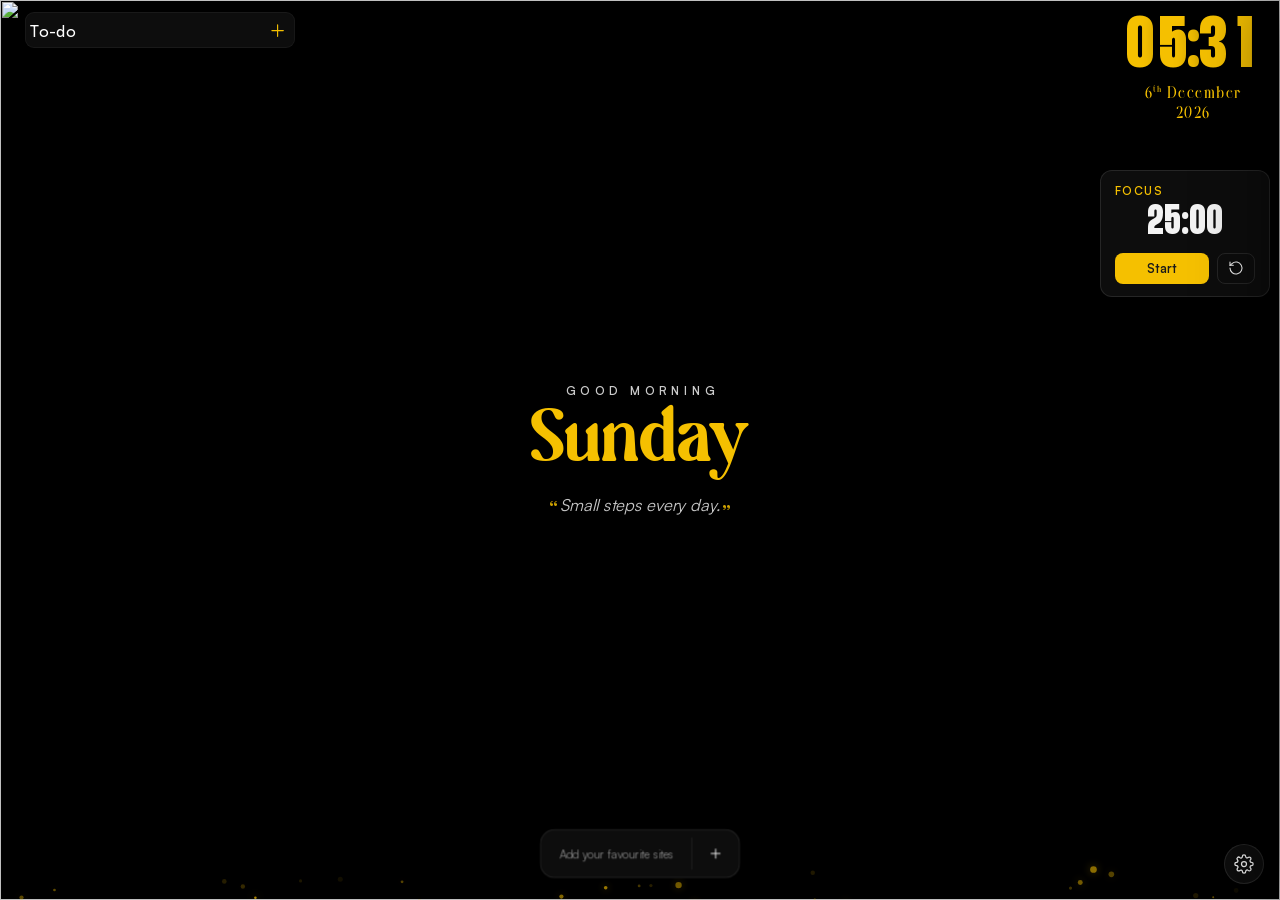
==== commit d4b69cac: "Meta update" ====
--- a/index.html
+++ b/index.html
@@ -6,7 +6,10 @@
     <title>Alien501</title>
     <link rel="stylesheet" href="css/style.css">
     <script src="/libs/anime.min.js"></script>
-
+    <link rel="apple-touch-icon" sizes="180x180" href="/assets/favicon/apple-touch-icon.png">
+    <link rel="icon" type="image/png" sizes="32x32" href="/assets/favicon/favicon-32x32.png">
+    <link rel="icon" type="image/png" sizes="16x16" href="/assets/favicon/favicon-16x16.png">
+    <link rel="manifest" href="/assets/favicon/site.webmanifest">
   </head>
   <body>
     <div id="container">
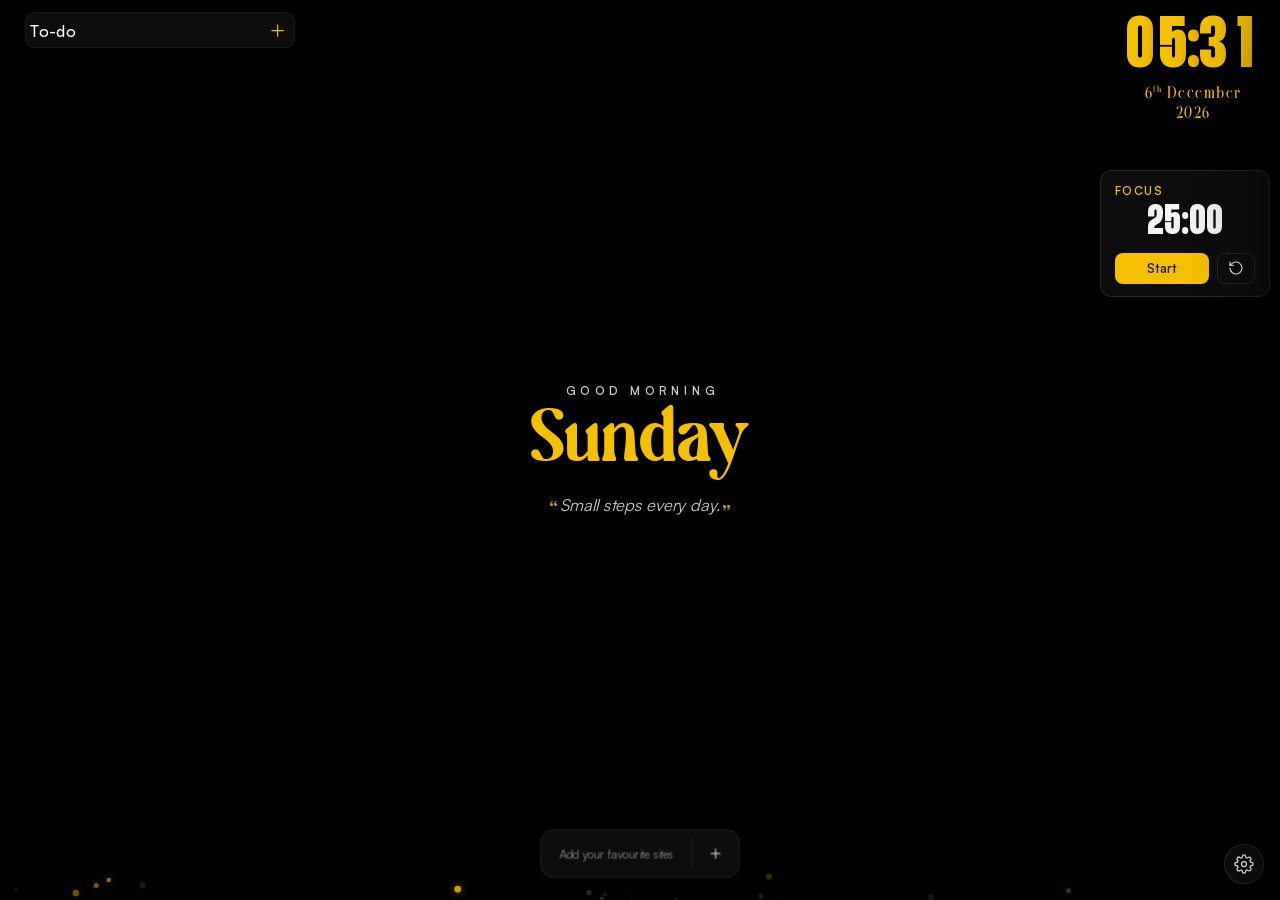
==== commit 8611c505: "Bug fixes and polish" ====
--- a/index.html
+++ b/index.html
@@ -3,7 +3,7 @@
   <head>
     <meta charset="UTF-8" />
     <meta name="viewport" content="width=device-width, initial-scale=1.0" />
-    <title>Alien501</title>
+    <title>Custom Home tab - By Alien501</title>
     <link rel="stylesheet" href="css/style.css">
     <script src="/libs/anime.min.js"></script>
     <link rel="apple-touch-icon" sizes="180x180" href="/assets/favicon/apple-touch-icon.png">
@@ -69,7 +69,10 @@
       </div>
 
       <button id="settings-btn" class="settings-btn" title="Settings" aria-label="Open settings">
-        <svg width="20" height="20" viewBox="0 0 24 24" fill="none" stroke="currentColor" stroke-width="1.5" stroke-linecap="round" stroke-linejoin="round"><circle cx="12" cy="12" r="3"></circle><path d="M19.4 15a1.65 1.65 0 0 0 .33 1.82l.06.06a2 2 0 1 1-2.83 2.83l-.06-.06a1.65 1.65 0 0 0-1.82-.33 1.65 1.65 0 0 0-1 1.51V21a2 2 0 0 1-4 0v-.09A1.65 1.65 0 0 0 9 19.4a1.65 1.65 0 0 0-1.82.33l-.06.06a2 2 0 1 1-2.83-2.83l.06-.06a1.65 1.65 0 0 0 .33-1.82 1.65 1.65 0 0 0-1.51-1H3a2 2 0 0 1 0-4h.09A1.65 1.65 0 0 0 4.6 9a1.65 1.65 0 0 0-.33-1.82l-.06-.06a2 2 0 1 1 2.83-2.83l.06.06a1.65 1.65 0 0 0 1.82.33H9a1.65 1.65 0 0 0 1-1.51V3a2 2 0 0 1 4 0v.09a1.65 1.65 0 0 0 1 1.51 1.65 1.65 0 0 0 1.82-.33l.06-.06a2 2 0 1 1 2.83 2.83l-.06.06a1.65 1.65 0 0 0-.33 1.82V9a1.65 1.65 0 0 0 1.51 1H21a2 2 0 0 1 0 4h-.09a1.65 1.65 0 0 0-1.51 1z"></path></svg>
+        <svg width="20" height="20" viewBox="0 0 24 24" fill="none" stroke="currentColor" stroke-width="1.5" stroke-linecap="round" stroke-linejoin="round">
+          <circle class="setting-circle" cx="12" cy="12" r="3"></circle>
+          <path class="setting-gears" d="M19.4 15a1.65 1.65 0 0 0 .33 1.82l.06.06a2 2 0 1 1-2.83 2.83l-.06-.06a1.65 1.65 0 0 0-1.82-.33 1.65 1.65 0 0 0-1 1.51V21a2 2 0 0 1-4 0v-.09A1.65 1.65 0 0 0 9 19.4a1.65 1.65 0 0 0-1.82.33l-.06.06a2 2 0 1 1-2.83-2.83l.06-.06a1.65 1.65 0 0 0 .33-1.82 1.65 1.65 0 0 0-1.51-1H3a2 2 0 0 1 0-4h.09A1.65 1.65 0 0 0 4.6 9a1.65 1.65 0 0 0-.33-1.82l-.06-.06a2 2 0 1 1 2.83-2.83l.06.06a1.65 1.65 0 0 0 1.82.33H9a1.65 1.65 0 0 0 1-1.51V3a2 2 0 0 1 4 0v.09a1.65 1.65 0 0 0 1 1.51 1.65 1.65 0 0 0 1.82-.33l.06-.06a2 2 0 1 1 2.83 2.83l-.06.06a1.65 1.65 0 0 0-.33 1.82V9a1.65 1.65 0 0 0 1.51 1H21a2 2 0 0 1 0 4h-.09a1.65 1.65 0 0 0-1.51 1z"></path>
+        </svg>
       </button>
 
       <div id="settings-panel" class="settings-panel" aria-hidden="true">
@@ -83,6 +86,12 @@
         <div class="settings-section">
           <label class="settings-label" for="set-name">Your name</label>
           <input type="text" id="set-name" class="settings-input" placeholder="Add your name" maxlength="24">
+        </div>
+
+        <div class="settings-section">
+          <label class="settings-label" for="set-tab-title">Tab title</label>
+          <input type="text" id="set-tab-title" class="settings-input" placeholder="Custom Home tab - By Alien501" maxlength="60">
+          <p class="settings-hint">Shown in the browser tab. Falls back to your name, then "Custom Home tab - By Alien501".</p>
         </div>
 
         <div class="settings-section">
@@ -139,6 +148,7 @@
           <label class="toggle-row"><span>Spotify status</span><input type="checkbox" id="tog-spotify" class="toggle"></label>
         </div>
 
+        <button id="about-btn" type="button" class="settings-about">About</button>
         <button id="settings-reset" class="settings-reset">Reset to defaults</button>
       </div>
     </div>
@@ -153,6 +163,27 @@
         <div class="modal-actions">
           <button type="button" class="modal-btn modal-cancel">Cancel</button>
           <button type="button" class="modal-btn modal-confirm">Add</button>
+        </div>
+      </div>
+    </div>
+
+    <div id="about-overlay" class="modal-overlay" aria-hidden="true">
+      <div class="modal" role="dialog" aria-modal="true" aria-labelledby="about-title">
+        <p class="modal-title" id="about-title">About</p>
+        <div class="author-pfp">
+          <img src="https://avatars.githubusercontent.com/u/97647867?s=400&u=e66d423a605f8055ce282cd96a3c24000e540ae7&v=4" alt="Alien501">
+        </div>
+        <p class="settings-hint">Custom Home Tab is a personal project by <a href="https://alien501.in" target="_blank" rel="noopener noreferrer">Alien501</a>.</p>
+        <div class="about-links">
+          <div class="link-group">
+            <a class="about-link" id="link-source-code" href="https://github.com/Alien501/custom-home-tab" target="_blank" rel="noopener noreferrer">Source code ↗</a>
+            <a class="about-link" id="link-issue" href="https://github.com/Alien501/custom-home-tab/issues/new" target="_blank" rel="noopener noreferrer">Report a bug ↗</a>
+          </div>
+          <a class="about-link" href="https://github.com/Alien501" target="_blank" rel="noopener noreferrer">Developer profile ↗</a>
+          <a class="about-link" id="buy-me-coffe" href="https://buymeacoffee.com/alien501" target="_blank" rel="noopener noreferrer">Buy me a coffee ☕</a>
+        </div>
+        <div class="modal-actions">
+          <button type="button" id="about-close" class="modal-btn modal-confirm">Close</button>
         </div>
       </div>
     </div>
--- a/css/style.css
+++ b/css/style.css
@@ -327,7 +327,7 @@
 
 .todo-card-container {
     padding: 1px;
-    width: 100%;
+    width: 98%;
     font-family: 'Satoshi';
     font-size: .8rem;
     display: grid;
@@ -337,10 +337,11 @@
     text-align: left;
     height: 50px;
     overflow: hidden;
+    margin: 0px auto;
 }
 
 .todo-card-container {
-    border-radius: 8px;
+    border-radius: 4px;
     animation: todo-in 0.35s var(--ease);
 }
 
@@ -688,6 +689,27 @@
     font-size: 1.2rem;
     color: var(--color-text);
     margin-bottom: 16px;
+    text-align: center;
+}
+
+.author-pfp {
+    overflow: hidden;
+    display: flex;
+    justify-content: center;
+    align-items: center;
+}
+
+.author-pfp img {
+    display: block;
+    width: 120px;
+    height: 120px;
+    border-radius: 100%;
+    margin-bottom: 12px;
+    border: 2px solid var(--color-glass-strong);
+}
+
+#about-overlay .settings-hint {
+    text-align: center;
 }
 
 .modal-fields {
@@ -914,7 +936,18 @@
 .settings-btn:hover {
     background-color: var(--color-glass-strong);
     color: var(--color-orange);
-    transform: rotate(45deg);
+}
+
+.setting-gears {
+    transform-origin: 12px 12px;
+}
+
+.settings-btn:hover .setting-gears {
+    animation: gear-spin 3s linear infinite;
+}
+
+@keyframes gear-spin {
+    to { transform: rotate(360deg); }
 }
 
 .settings-panel {
@@ -1178,6 +1211,7 @@
     background-color: var(--color-orange);
 }
 
+.settings-about,
 .settings-reset {
     width: 100%;
     padding: 10px;
@@ -1192,7 +1226,85 @@
     cursor: pointer;
 }
 
+.settings-about:hover {
+    color: var(--color-orange);
+    border-color: color-mix(in srgb, var(--color-orange) 40%, transparent);
+}
+
 .settings-reset:hover {
     color: #ff5b5b;
     border-color: color-mix(in srgb, #ff5b5b 40%, transparent);
 }
+
+.about-links {
+    display: flex;
+    flex-direction: column;
+    gap: 8px;
+    margin: 16px 0 20px;
+}
+
+.about-link {
+    padding: 10px 12px;
+    font-family: 'Satoshi';
+    font-size: 0.88rem;
+    color: var(--color-text);
+    background-color: var(--color-glass);
+    border: 1px solid var(--color-glass-strong);
+    border-radius: 9px;
+    text-decoration: none;
+    transition: color 0.2s ease, border-color 0.2s ease;
+}
+
+.about-link:hover {
+    color: var(--color-orange);
+    border-color: color-mix(in srgb, var(--color-orange) 40%, transparent);
+}
+
+.about-link:active {
+    transform: scale(0.97);
+}
+
+.link-group {
+    display: flex;
+    border-radius: 9px;
+    overflow: hidden;
+    border: 1px solid var(--color-glass-strong);
+}
+
+.link-group .about-link {
+    flex: 1;
+    text-align: center;
+    border: none;
+    border-radius: 0;
+}
+
+.link-group .about-link:first-child {
+    border-right: 1px solid rgba(255, 255, 255, 0.12);
+}
+
+#link-source-code,
+#link-issue {
+    background-color: #1a1a1a;
+    color: #f0f0f0;
+}
+
+#link-source-code:hover,
+#link-issue:hover {
+    color: var(--color-orange);
+}
+
+#buy-me-coffe {
+    background-color: #f5c000;
+    color: #1a1a1a;
+}
+
+#buy-me-coffe:hover {
+    color: #1a1a1a;
+    filter: brightness(1.08);
+}
+
+#about-close {
+    background-color: #f0f0f0;
+    color: #1a1a1a;
+    width: 100%;
+}
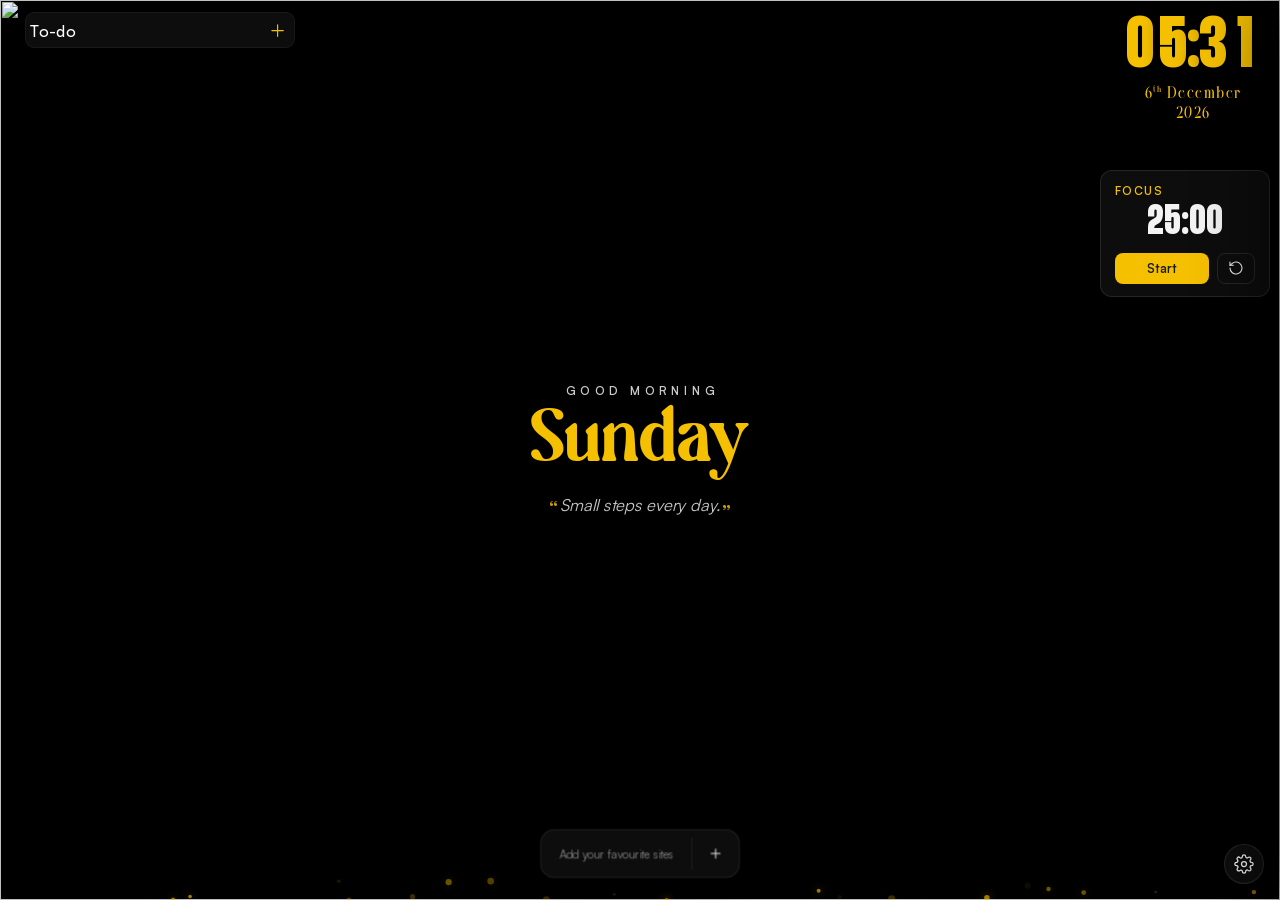
==== commit 986855d7: "Options Menu Init" ====
--- a/index.html
+++ b/index.html
@@ -4,6 +4,7 @@
     <meta charset="UTF-8" />
     <meta name="viewport" content="width=device-width, initial-scale=1.0" />
     <title>Custom Home tab - By Alien501</title>
+    <link rel="stylesheet" href="css/colors.css">
     <link rel="stylesheet" href="css/style.css">
     <script src="/libs/anime.min.js"></script>
     <link rel="apple-touch-icon" sizes="180x180" href="/assets/favicon/apple-touch-icon.png">
--- a/css/colors.css
+++ b/css/colors.css
@@ -0,0 +1,10 @@
+:root {
+    --color-orange: #f5c000;
+    --color-white: #ffffff0d;
+    --color-glass: #ffffff0d;
+    --color-glass-strong: #ffffff1a;
+    --color-text: #f3f3f3;
+    --color-text-dim: #ffffff80;
+    --radius: 12px;
+    --ease: cubic-bezier(0.22, 1, 0.36, 1);
+}
--- a/css/style.css
+++ b/css/style.css
@@ -39,17 +39,6 @@
     box-sizing: border-box;
     user-select: none;
     transition: all .3s ease;
-}
-
-:root {
-    --color-orange: #f5c000;
-    --color-white: #ffffff0d;
-    --color-glass: #ffffff0d;
-    --color-glass-strong: #ffffff1a;
-    --color-text: #f3f3f3;
-    --color-text-dim: #ffffff80;
-    --radius: 12px;
-    --ease: cubic-bezier(0.22, 1, 0.36, 1);
 }
 
 body {
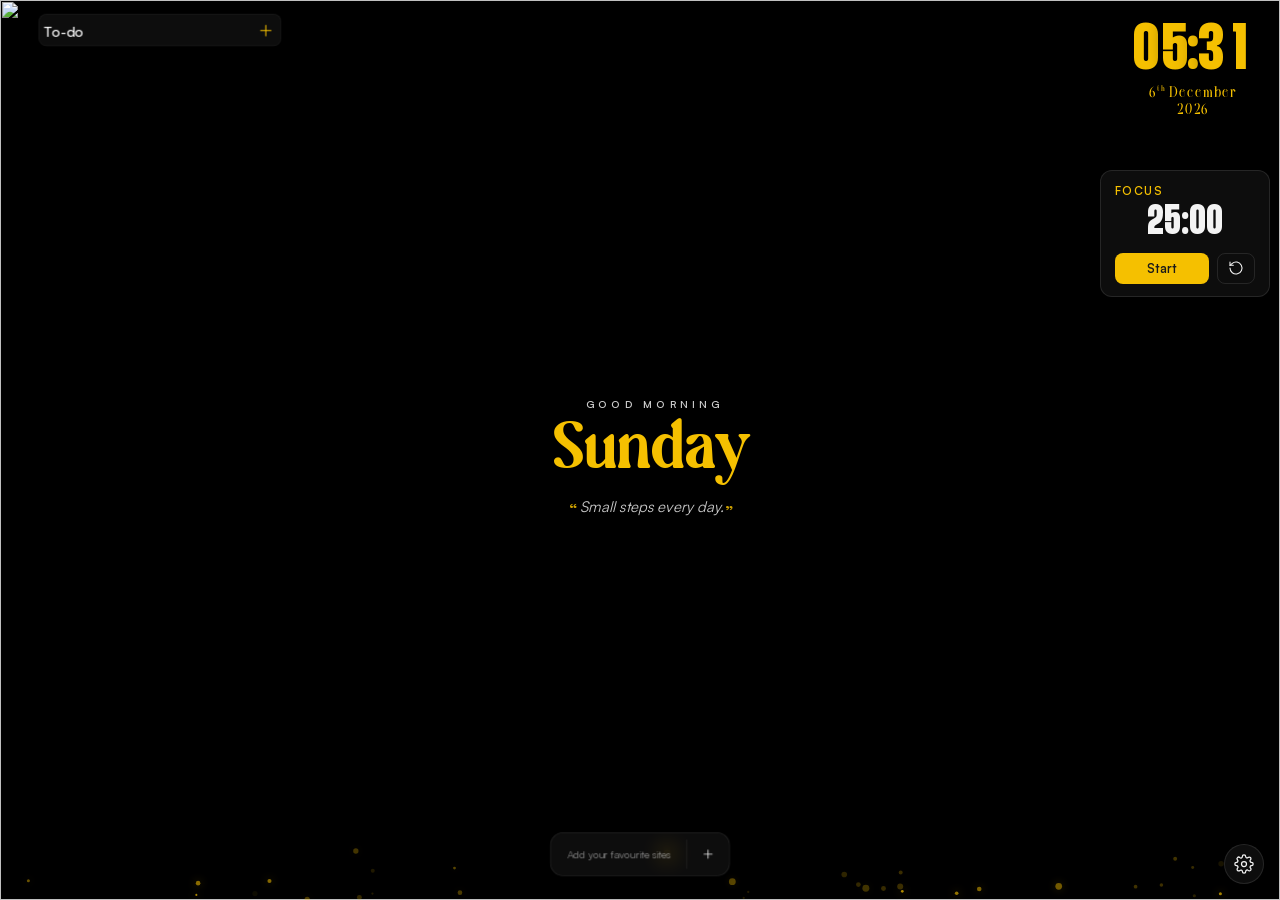
==== commit 8df05660: "Done almost" ====
--- a/index.html
+++ b/index.html
@@ -75,83 +75,6 @@
           <path class="setting-gears" d="M19.4 15a1.65 1.65 0 0 0 .33 1.82l.06.06a2 2 0 1 1-2.83 2.83l-.06-.06a1.65 1.65 0 0 0-1.82-.33 1.65 1.65 0 0 0-1 1.51V21a2 2 0 0 1-4 0v-.09A1.65 1.65 0 0 0 9 19.4a1.65 1.65 0 0 0-1.82.33l-.06.06a2 2 0 1 1-2.83-2.83l.06-.06a1.65 1.65 0 0 0 .33-1.82 1.65 1.65 0 0 0-1.51-1H3a2 2 0 0 1 0-4h.09A1.65 1.65 0 0 0 4.6 9a1.65 1.65 0 0 0-.33-1.82l-.06-.06a2 2 0 1 1 2.83-2.83l.06.06a1.65 1.65 0 0 0 1.82.33H9a1.65 1.65 0 0 0 1-1.51V3a2 2 0 0 1 4 0v.09a1.65 1.65 0 0 0 1 1.51 1.65 1.65 0 0 0 1.82-.33l.06-.06a2 2 0 1 1 2.83 2.83l-.06.06a1.65 1.65 0 0 0-.33 1.82V9a1.65 1.65 0 0 0 1.51 1H21a2 2 0 0 1 0 4h-.09a1.65 1.65 0 0 0-1.51 1z"></path>
         </svg>
       </button>
-
-      <div id="settings-panel" class="settings-panel" aria-hidden="true">
-        <div class="settings-head">
-          <p class="settings-title">Settings</p>
-          <button id="settings-close" class="settings-close" title="Close" aria-label="Close settings">
-            <svg width="18" height="18" viewBox="0 0 24 24" fill="none" stroke="currentColor" stroke-width="1.6" stroke-linecap="round" stroke-linejoin="round"><path d="M18 6 6 18M6 6l12 12"></path></svg>
-          </button>
-        </div>
-
-        <div class="settings-section">
-          <label class="settings-label" for="set-name">Your name</label>
-          <input type="text" id="set-name" class="settings-input" placeholder="Add your name" maxlength="24">
-        </div>
-
-        <div class="settings-section">
-          <label class="settings-label" for="set-tab-title">Tab title</label>
-          <input type="text" id="set-tab-title" class="settings-input" placeholder="Custom Home tab - By Alien501" maxlength="60">
-          <p class="settings-hint">Shown in the browser tab. Falls back to your name, then "Custom Home tab - By Alien501".</p>
-        </div>
-
-        <div class="settings-section">
-          <label class="settings-label" for="set-focus">Today's focus</label>
-          <input type="text" id="set-focus" class="settings-input" placeholder="What matters most today?" maxlength="80">
-        </div>
-
-        <div class="settings-section">
-          <span class="settings-label">Accent colour</span>
-          <div class="accent-swatches" id="accent-swatches"></div>
-        </div>
-
-        <div class="settings-section">
-          <span class="settings-label">Pomodoro lengths (min)</span>
-          <div class="pomo-lengths">
-            <label>Focus <input type="number" id="set-focus-len" class="settings-input pomo-num" min="1" max="120" value="25"></label>
-            <label>Break <input type="number" id="set-break-len" class="settings-input pomo-num" min="1" max="60" value="5"></label>
-          </div>
-        </div>
-
-        <div class="settings-section">
-          <span class="settings-label">Background media</span>
-          <div class="background-media-settings">
-            <div class="background-preview" id="bg-preview"></div>
-            <div class="background-current">
-              <span class="settings-label">Current media</span>
-              <p class="settings-hint">Upload an image, GIF, or video.</p>
-              <label class="background-slot"><span>Update</span><input type="file" id="bg-default" accept="image/*,video/*"><small id="bg-default-status">Default</small></label>
-            </div>
-          </div>
-          <label class="toggle-row background-timeline-toggle"><span>Use timeline</span><input type="checkbox" id="tog-background-timeline" class="toggle"></label>
-          <p class="settings-hint timeline-hint">Empty periods use the media from the previous period.</p>
-          <div class="background-slots" id="background-slots">
-            <label class="background-slot"><span>Morning</span><input type="file" id="bg-morning" accept="image/*,video/*"><small id="bg-morning-status">Default</small></label>
-            <label class="background-slot"><span>Afternoon</span><input type="file" id="bg-afternoon" accept="image/*,video/*"><small id="bg-afternoon-status">Uses morning</small></label>
-            <label class="background-slot"><span>Evening</span><input type="file" id="bg-evening" accept="image/*,video/*"><small id="bg-evening-status">Uses morning</small></label>
-            <label class="background-slot"><span>Night</span><input type="file" id="bg-night" accept="image/*,video/*"><small id="bg-night-status">Uses morning</small></label>
-          </div>
-        </div>
-
-        <div class="settings-section">
-          <label class="settings-label" for="set-spotify-token">Spotify UID</label>
-          <input type="text" id="set-spotify-token" class="settings-input" placeholder="spotify-github-profile UID">
-          <p class="settings-hint">From <a href="https://github.com/kittinan/spotify-github-profile" target="_blank" rel="noopener noreferrer">spotify-github-profile</a>. Leave blank to hide the widget.</p>
-        </div>
-
-        <div class="settings-section">
-          <span class="settings-label">Show</span>
-          <label class="toggle-row"><span>Greeting</span><input type="checkbox" id="tog-greeting" class="toggle"></label>
-          <label class="toggle-row"><span>Daily quote</span><input type="checkbox" id="tog-quote" class="toggle"></label>
-          <label class="toggle-row"><span>Pomodoro timer</span><input type="checkbox" id="tog-pomo" class="toggle"></label>
-          <label class="toggle-row"><span>Ambient embers</span><input type="checkbox" id="tog-embers" class="toggle"></label>
-          <label class="toggle-row"><span>Seconds on clock</span><input type="checkbox" id="tog-seconds" class="toggle"></label>
-          <label class="toggle-row"><span>Spotify status</span><input type="checkbox" id="tog-spotify" class="toggle"></label>
-        </div>
-
-        <button id="about-btn" type="button" class="settings-about">About</button>
-        <button id="settings-reset" class="settings-reset">Reset to defaults</button>
-      </div>
     </div>
     <div id="music-container" class="hidden">
       <iframe id="spotify-frame" frameborder="0"></iframe>
@@ -164,27 +87,6 @@
         <div class="modal-actions">
           <button type="button" class="modal-btn modal-cancel">Cancel</button>
           <button type="button" class="modal-btn modal-confirm">Add</button>
-        </div>
-      </div>
-    </div>
-
-    <div id="about-overlay" class="modal-overlay" aria-hidden="true">
-      <div class="modal" role="dialog" aria-modal="true" aria-labelledby="about-title">
-        <p class="modal-title" id="about-title">About</p>
-        <div class="author-pfp">
-          <img src="https://avatars.githubusercontent.com/u/97647867?s=400&u=e66d423a605f8055ce282cd96a3c24000e540ae7&v=4" alt="Alien501">
-        </div>
-        <p class="settings-hint">Custom Home Tab is a personal project by <a href="https://alien501.in" target="_blank" rel="noopener noreferrer">Alien501</a>.</p>
-        <div class="about-links">
-          <div class="link-group">
-            <a class="about-link" id="link-source-code" href="https://github.com/Alien501/custom-home-tab" target="_blank" rel="noopener noreferrer">Source code ↗</a>
-            <a class="about-link" id="link-issue" href="https://github.com/Alien501/custom-home-tab/issues/new" target="_blank" rel="noopener noreferrer">Report a bug ↗</a>
-          </div>
-          <a class="about-link" href="https://github.com/Alien501" target="_blank" rel="noopener noreferrer">Developer profile ↗</a>
-          <a class="about-link" id="buy-me-coffe" href="https://buymeacoffee.com/alien501" target="_blank" rel="noopener noreferrer">Buy me a coffee ☕</a>
-        </div>
-        <div class="modal-actions">
-          <button type="button" id="about-close" class="modal-btn modal-confirm">Close</button>
         </div>
       </div>
     </div>
--- a/css/style.css
+++ b/css/style.css
@@ -59,8 +59,16 @@
     /* cursor: pointer; */
 }
 
-#container:hover .background-media{
+#container.parallax:hover .background-media{
     scale: 1.05;
+}
+
+/* Force Scale Down */
+#todo-container,
+.day-container,
+.time-container,
+#most-visited-sites {
+    scale: .9;
 }
 
 .background-media {
